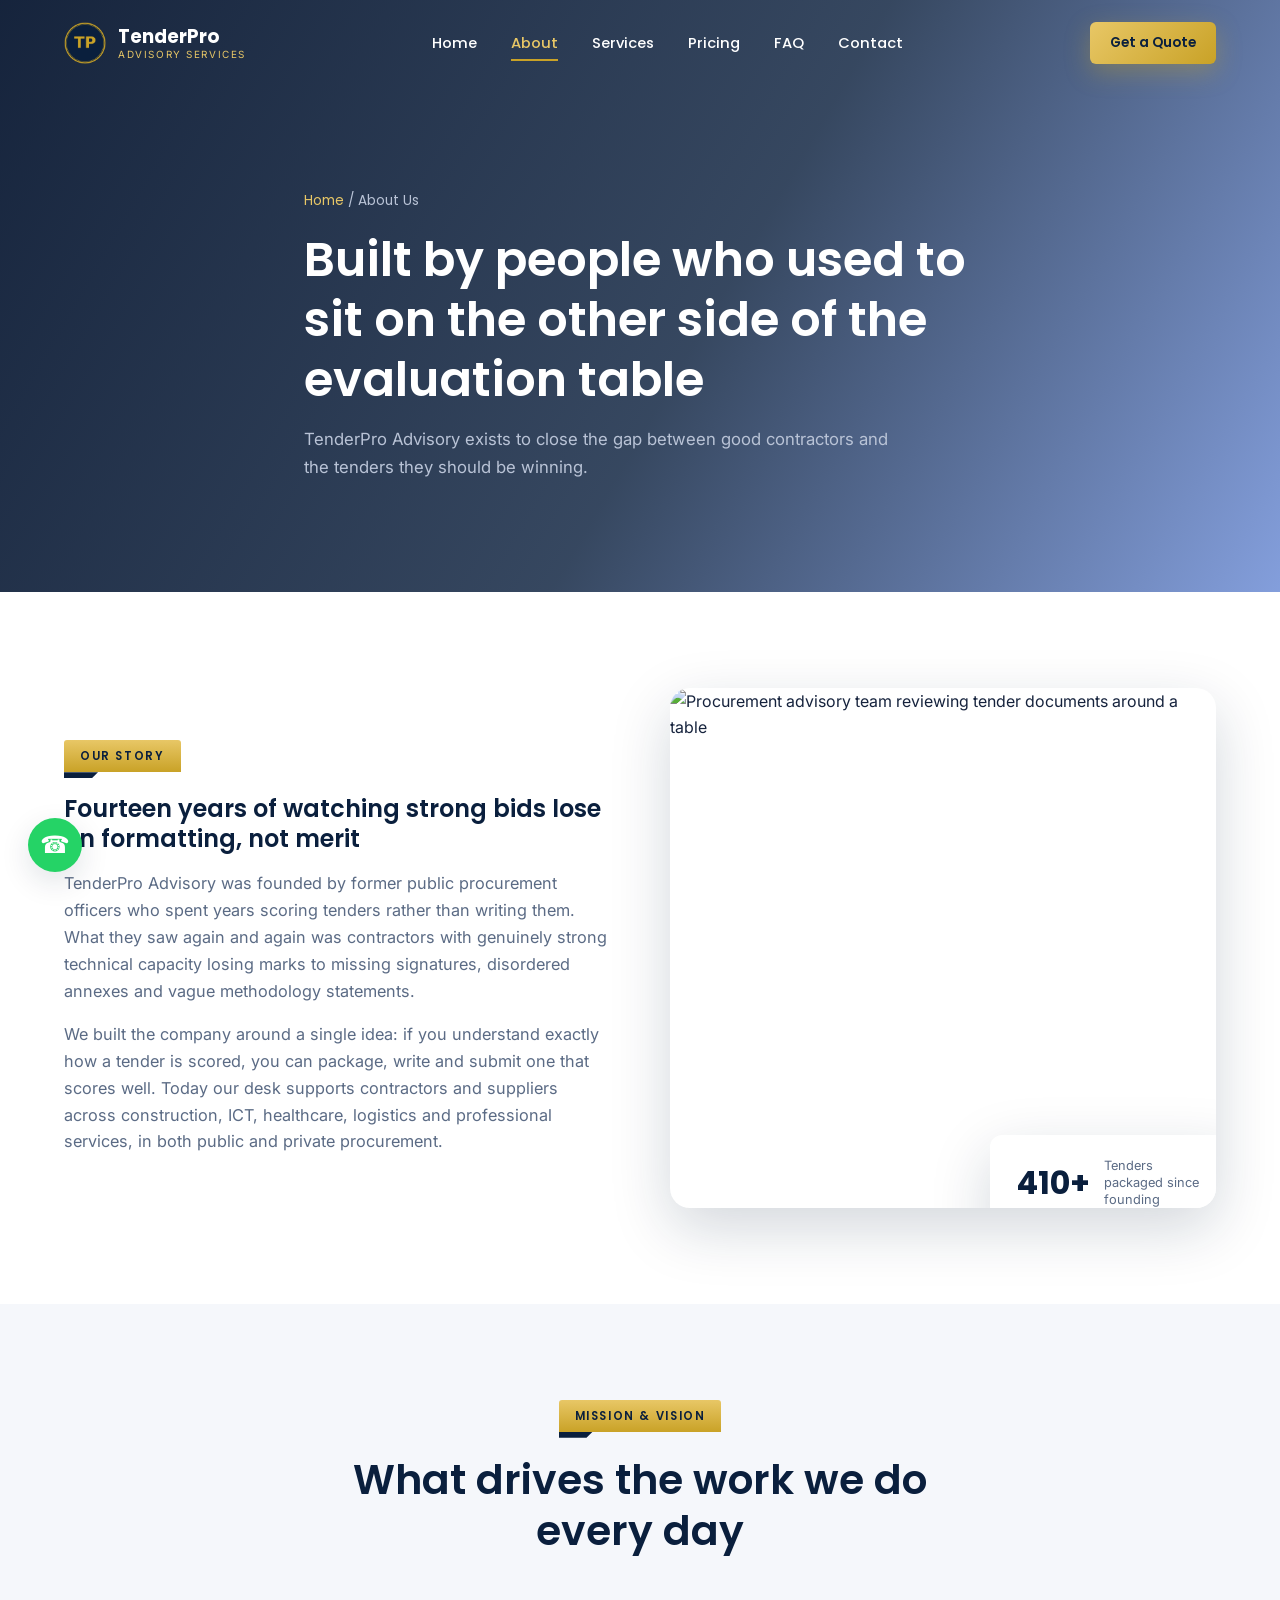
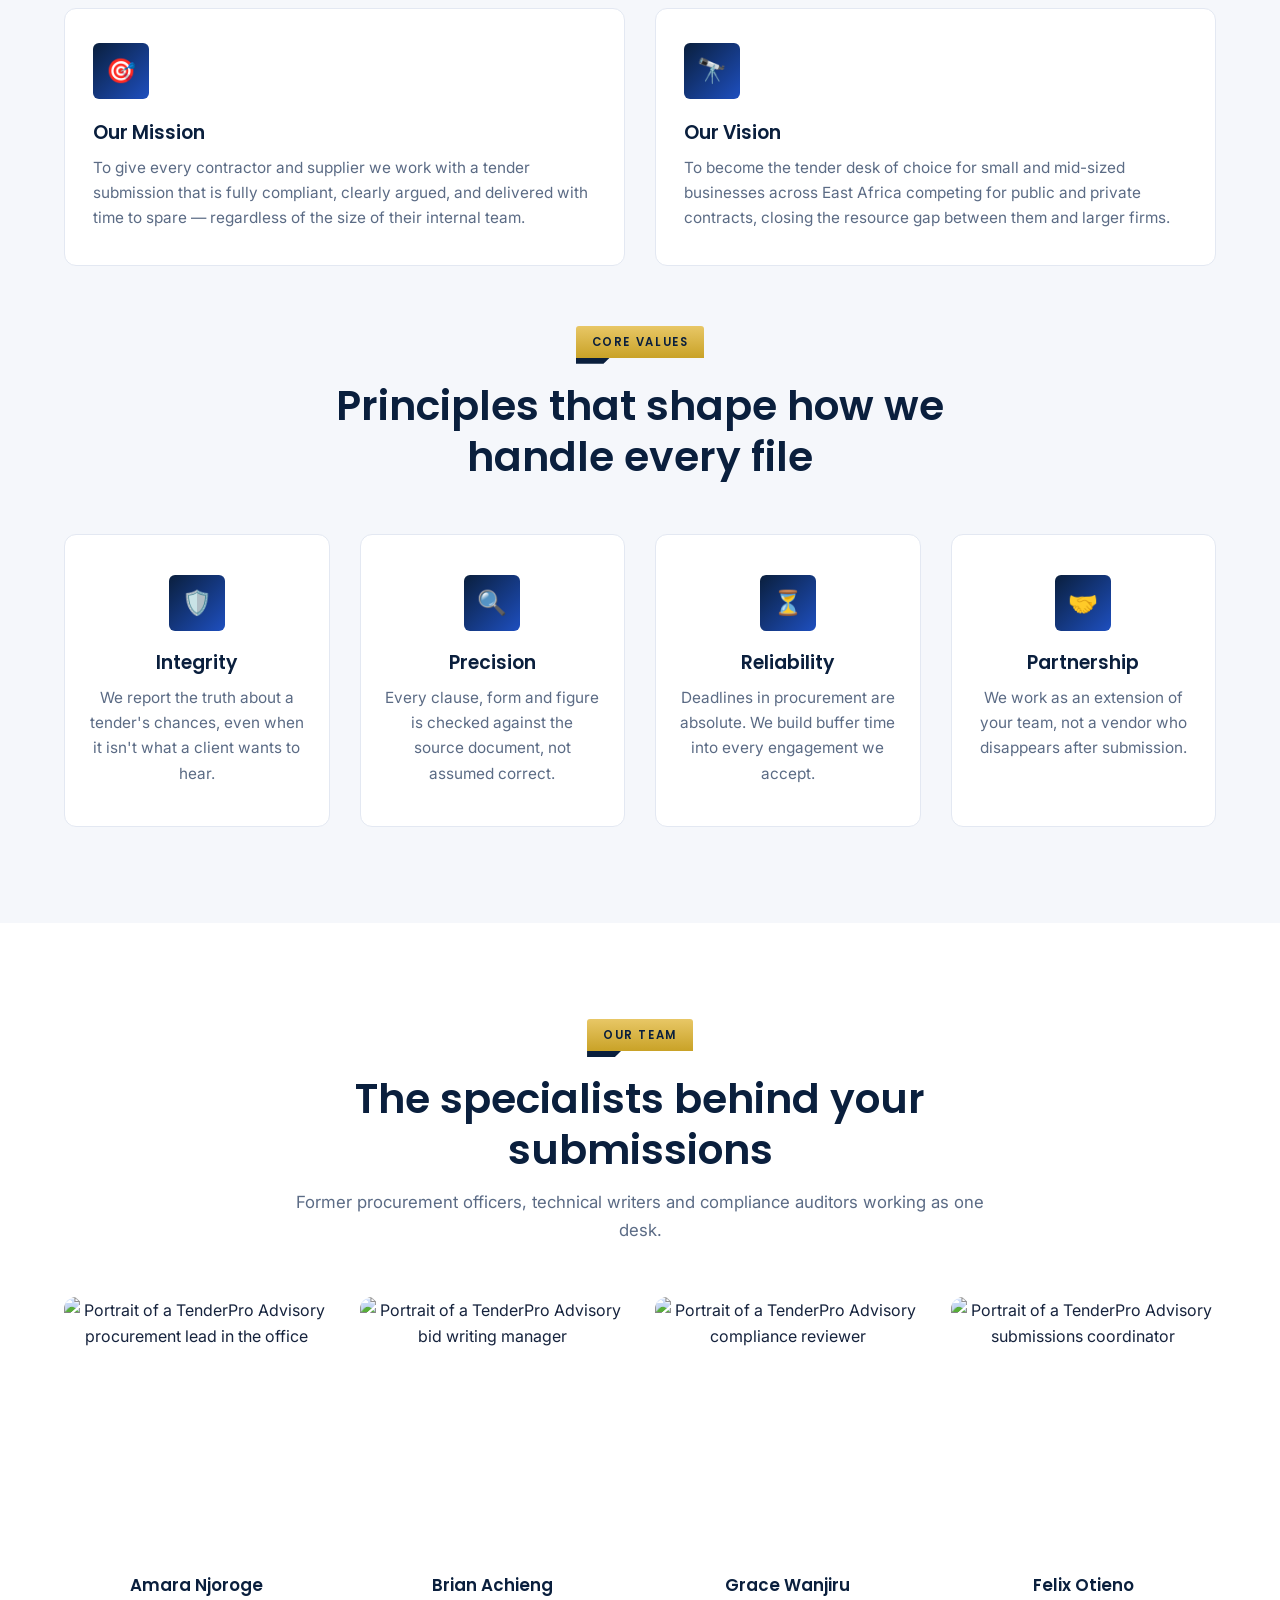
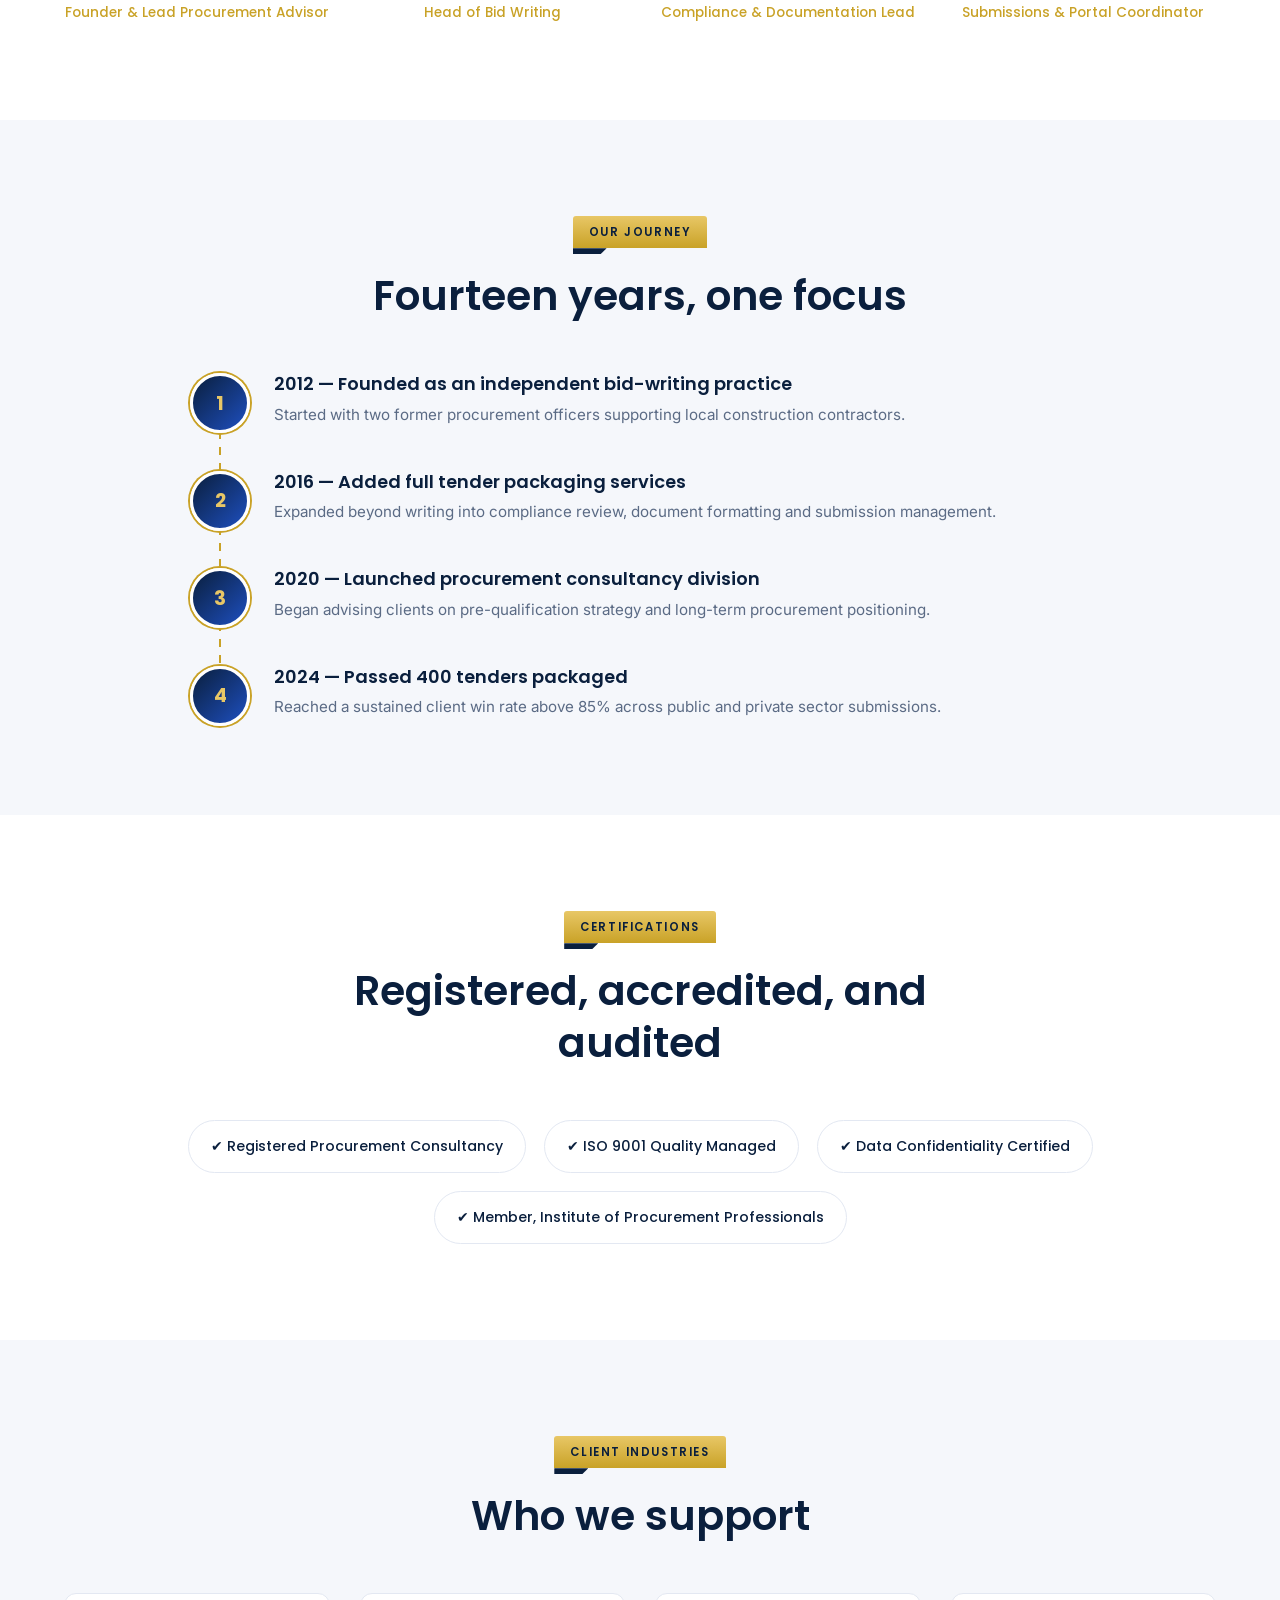
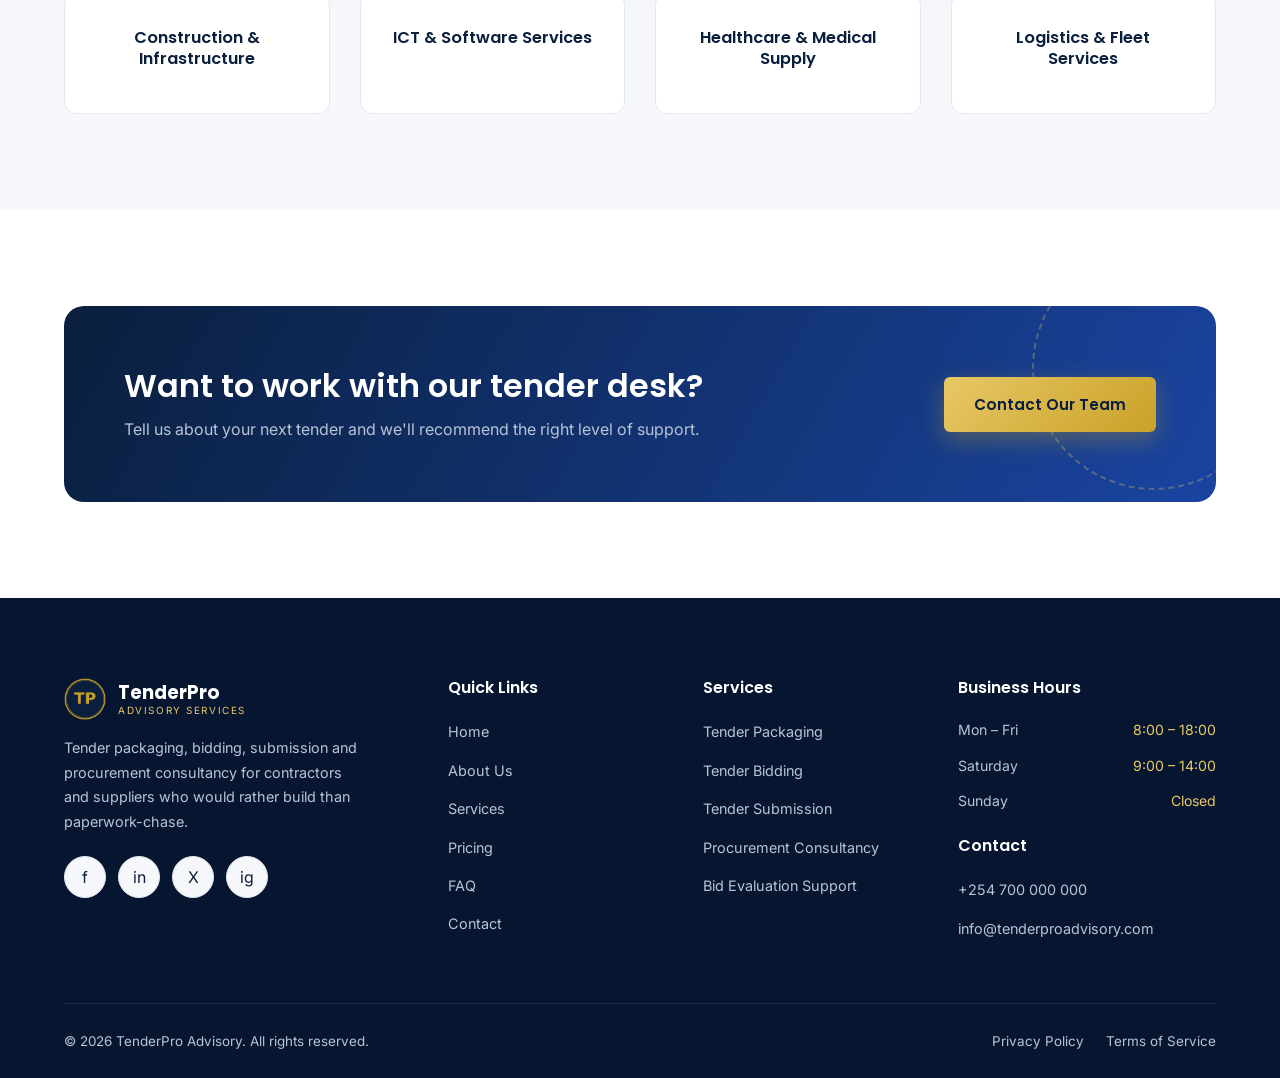
==== about.html @ d3e6bfee "Add files via upload" ====
<!DOCTYPE html>
<html lang="en">
<head>
<meta charset="UTF-8">
<meta name="viewport" content="width=device-width, initial-scale=1.0">
<title>About Us | TenderPro Advisory</title>
<meta name="description" content="Learn about TenderPro Advisory's story, mission, vision, core values and the team behind our tender packaging, bidding and procurement consultancy work.">
<meta name="keywords" content="about tenderpro advisory, tender consultancy team, procurement advisory company">
<meta name="author" content="TenderPro Advisory">
<link rel="canonical" href="https://www.tenderproadvisory.com/about.html">

<meta property="og:type" content="website">
<meta property="og:title" content="About Us | TenderPro Advisory">
<meta property="og:description" content="The story, mission and team behind TenderPro Advisory's tender packaging, bidding and procurement consultancy services.">
<meta property="og:image" content="images/team.jpg">
<meta property="og:url" content="https://www.tenderproadvisory.com/about.html">
<meta property="og:site_name" content="TenderPro Advisory">

<meta name="twitter:card" content="summary_large_image">
<meta name="twitter:title" content="About Us | TenderPro Advisory">
<meta name="twitter:description" content="The story, mission and team behind TenderPro Advisory's tender services.">
<meta name="twitter:image" content="images/team.jpg">

<link rel="icon" href="favicon.ico" type="image/x-icon">
<link rel="preconnect" href="https://fonts.googleapis.com">
<link rel="preconnect" href="https://fonts.gstatic.com" crossorigin>
<link href="https://fonts.googleapis.com/css2?family=Inter:wght@400;500;600;700&family=Poppins:wght@500;600;700&display=swap" rel="stylesheet">
<link rel="stylesheet" href="css/style.css">
</head>
<body>

<header class="site-header">
  <div class="container header-inner">
    <a href="index.html" class="brand">
      <img src="images/logo.png" alt="TenderPro Advisory logo">
      <span class="brand-text">TenderPro<span>Advisory Services</span></span>
    </a>
    <nav class="main-nav">
      <a href="index.html">Home</a>
      <a href="about.html" aria-current="page">About</a>
      <a href="services.html">Services</a>
      <a href="pricing.html">Pricing</a>
      <a href="faq.html">FAQ</a>
      <a href="contact.html">Contact</a>
    </nav>
    <div class="header-cta">
      <a href="contact.html" class="btn btn-gold btn-sm">Get a Quote</a>
      <button class="nav-toggle" aria-label="Toggle navigation menu">
        <span></span><span></span><span></span>
      </button>
    </div>
  </div>
</header>

<section class="page-hero" style="background-image:url('https://images.unsplash.com/photo-1758518729463-0bb73ed899ac?auto=format&fit=crop&w=1920&q=80');">
  <div class="container page-hero-inner">
    <div class="breadcrumb"><a href="index.html">Home</a> / About Us</div>
    <h1>Built by people who used to sit on the other side of the evaluation table</h1>
    <p>TenderPro Advisory exists to close the gap between good contractors and the tenders they should be winning.</p>
  </div>
</section>

<!-- COMPANY STORY -->
<section>
  <div class="container">
    <div class="why-grid">
      <div class="reveal">
        <span class="eyebrow">Our Story</span>
        <h2>Fourteen years of watching strong bids lose on formatting, not merit</h2>
        <p style="color:var(--gray); margin-top:16px; font-size:1.02rem;">TenderPro Advisory was founded by former public procurement officers who spent years scoring tenders rather than writing them. What they saw again and again was contractors with genuinely strong technical capacity losing marks to missing signatures, disordered annexes and vague methodology statements.</p>
        <p style="color:var(--gray); margin-top:16px; font-size:1.02rem;">We built the company around a single idea: if you understand exactly how a tender is scored, you can package, write and submit one that scores well. Today our desk supports contractors and suppliers across construction, ICT, healthcare, logistics and professional services, in both public and private procurement.</p>
      </div>
      <div class="reveal reveal-delay-2">
        <div class="why-image">
          <img src="https://images.unsplash.com/photo-1758518729685-f88df7890776?auto=format&fit=crop&w=1000&q=80" alt="Procurement advisory team reviewing tender documents around a table">
          <div class="why-badge">
            <span class="count">410+</span>
            <span class="label">Tenders packaged since founding</span>
          </div>
        </div>
      </div>
    </div>
  </div>
</section>

<!-- MISSION / VISION / VALUES -->
<section class="section-alt">
  <div class="container">
    <div class="section-head center reveal">
      <span class="eyebrow">Mission &amp; Vision</span>
      <h2>What drives the work we do every day</h2>
    </div>
    <div class="grid grid-2" style="margin-bottom:30px;">
      <div class="card reveal">
        <div class="card-icon">🎯</div>
        <h3>Our Mission</h3>
        <p>To give every contractor and supplier we work with a tender submission that is fully compliant, clearly argued, and delivered with time to spare — regardless of the size of their internal team.</p>
      </div>
      <div class="card reveal reveal-delay-1">
        <div class="card-icon">🔭</div>
        <h3>Our Vision</h3>
        <p>To become the tender desk of choice for small and mid-sized businesses across East Africa competing for public and private contracts, closing the resource gap between them and larger firms.</p>
      </div>
    </div>

    <div class="section-head center reveal" style="margin-top:60px;">
      <span class="eyebrow">Core Values</span>
      <h2>Principles that shape how we handle every file</h2>
    </div>
    <div class="grid grid-4">
      <div class="value-card card reveal">
        <div class="card-icon">🛡️</div>
        <h3>Integrity</h3>
        <p>We report the truth about a tender's chances, even when it isn't what a client wants to hear.</p>
      </div>
      <div class="value-card card reveal reveal-delay-1">
        <div class="card-icon">🔍</div>
        <h3>Precision</h3>
        <p>Every clause, form and figure is checked against the source document, not assumed correct.</p>
      </div>
      <div class="value-card card reveal reveal-delay-2">
        <div class="card-icon">⏳</div>
        <h3>Reliability</h3>
        <p>Deadlines in procurement are absolute. We build buffer time into every engagement we accept.</p>
      </div>
      <div class="value-card card reveal reveal-delay-3">
        <div class="card-icon">🤝</div>
        <h3>Partnership</h3>
        <p>We work as an extension of your team, not a vendor who disappears after submission.</p>
      </div>
    </div>
  </div>
</section>

<!-- TEAM -->
<section>
  <div class="container">
    <div class="section-head center reveal">
      <span class="eyebrow">Our Team</span>
      <h2>The specialists behind your submissions</h2>
      <p>Former procurement officers, technical writers and compliance auditors working as one desk.</p>
    </div>
    <div class="grid grid-4">
      <div class="team-card reveal">
        <div class="img-wrap"><img src="https://images.unsplash.com/photo-1758518729463-0bb73ed899ac?auto=format&fit=crop&w=500&q=80" alt="Portrait of a TenderPro Advisory procurement lead in the office"></div>
        <h4>Amara Njoroge</h4>
        <span>Founder &amp; Lead Procurement Advisor</span>
      </div>
      <div class="team-card reveal reveal-delay-1">
        <div class="img-wrap"><img src="https://images.unsplash.com/photo-1758518730037-a16581a040e8?auto=format&fit=crop&w=500&q=80" alt="Portrait of a TenderPro Advisory bid writing manager"></div>
        <h4>Brian Achieng</h4>
        <span>Head of Bid Writing</span>
      </div>
      <div class="team-card reveal reveal-delay-2">
        <div class="img-wrap"><img src="https://images.unsplash.com/photo-1758518729685-f88df7890776?auto=format&fit=crop&w=500&q=80" alt="Portrait of a TenderPro Advisory compliance reviewer"></div>
        <h4>Grace Wanjiru</h4>
        <span>Compliance &amp; Documentation Lead</span>
      </div>
      <div class="team-card reveal reveal-delay-3">
        <div class="img-wrap"><img src="https://images.unsplash.com/photo-1763729805496-b5dbf7f00c79?auto=format&fit=crop&w=500&q=80" alt="Portrait of a TenderPro Advisory submissions coordinator"></div>
        <h4>Felix Otieno</h4>
        <span>Submissions &amp; Portal Coordinator</span>
      </div>
    </div>
  </div>
</section>

<!-- EXPERIENCE TIMELINE -->
<section class="section-alt">
  <div class="container">
    <div class="section-head center reveal">
      <span class="eyebrow">Our Journey</span>
      <h2>Fourteen years, one focus</h2>
    </div>
    <div class="timeline">
      <div class="timeline-item reveal">
        <div class="timeline-num">1</div>
        <h4>2012 — Founded as an independent bid-writing practice</h4>
        <p>Started with two former procurement officers supporting local construction contractors.</p>
      </div>
      <div class="timeline-item reveal reveal-delay-1">
        <div class="timeline-num">2</div>
        <h4>2016 — Added full tender packaging services</h4>
        <p>Expanded beyond writing into compliance review, document formatting and submission management.</p>
      </div>
      <div class="timeline-item reveal reveal-delay-2">
        <div class="timeline-num">3</div>
        <h4>2020 — Launched procurement consultancy division</h4>
        <p>Began advising clients on pre-qualification strategy and long-term procurement positioning.</p>
      </div>
      <div class="timeline-item reveal reveal-delay-3">
        <div class="timeline-num">4</div>
        <h4>2024 — Passed 400 tenders packaged</h4>
        <p>Reached a sustained client win rate above 85% across public and private sector submissions.</p>
      </div>
    </div>
  </div>
</section>

<!-- CERTIFICATIONS -->
<section>
  <div class="container">
    <div class="section-head center reveal">
      <span class="eyebrow">Certifications</span>
      <h2>Registered, accredited, and audited</h2>
    </div>
    <div class="cert-strip reveal">
      <div class="cert-pill">✔ Registered Procurement Consultancy</div>
      <div class="cert-pill">✔ ISO 9001 Quality Managed</div>
      <div class="cert-pill">✔ Data Confidentiality Certified</div>
      <div class="cert-pill">✔ Member, Institute of Procurement Professionals</div>
    </div>
  </div>
</section>

<!-- CLIENT INDUSTRIES -->
<section class="section-alt">
  <div class="container">
    <div class="section-head center reveal">
      <span class="eyebrow">Client Industries</span>
      <h2>Who we support</h2>
    </div>
    <div class="grid grid-4">
      <div class="card reveal text-center"><h3 style="font-size:1.02rem;">Construction &amp; Infrastructure</h3></div>
      <div class="card reveal reveal-delay-1 text-center"><h3 style="font-size:1.02rem;">ICT &amp; Software Services</h3></div>
      <div class="card reveal reveal-delay-2 text-center"><h3 style="font-size:1.02rem;">Healthcare &amp; Medical Supply</h3></div>
      <div class="card reveal reveal-delay-3 text-center"><h3 style="font-size:1.02rem;">Logistics &amp; Fleet Services</h3></div>
    </div>
  </div>
</section>

<section>
  <div class="container">
    <div class="cta-band reveal">
      <div>
        <h2>Want to work with our tender desk?</h2>
        <p>Tell us about your next tender and we'll recommend the right level of support.</p>
      </div>
      <a href="contact.html" class="btn btn-gold">Contact Our Team</a>
    </div>
  </div>
</section>

<footer class="site-footer">
  <div class="container">
    <div class="footer-grid">
      <div class="footer-brand">
        <a href="index.html" class="brand">
          <img src="images/logo.png" alt="TenderPro Advisory logo">
          <span class="brand-text">TenderPro<span>Advisory Services</span></span>
        </a>
        <p class="desc">Tender packaging, bidding, submission and procurement consultancy for contractors and suppliers who would rather build than paperwork-chase.</p>
        <div class="social-row">
          <a href="#" aria-label="Facebook">f</a>
          <a href="#" aria-label="LinkedIn">in</a>
          <a href="#" aria-label="Twitter / X">X</a>
          <a href="#" aria-label="Instagram">ig</a>
        </div>
      </div>
      <div class="footer-col">
        <h4>Quick Links</h4>
        <ul>
          <li><a href="index.html">Home</a></li>
          <li><a href="about.html">About Us</a></li>
          <li><a href="services.html">Services</a></li>
          <li><a href="pricing.html">Pricing</a></li>
          <li><a href="faq.html">FAQ</a></li>
          <li><a href="contact.html">Contact</a></li>
        </ul>
      </div>
      <div class="footer-col">
        <h4>Services</h4>
        <ul>
          <li><a href="services.html#packaging">Tender Packaging</a></li>
          <li><a href="services.html#bidding">Tender Bidding</a></li>
          <li><a href="services.html#submission">Tender Submission</a></li>
          <li><a href="services.html#consultancy">Procurement Consultancy</a></li>
          <li><a href="services.html#evaluation">Bid Evaluation Support</a></li>
        </ul>
      </div>
      <div class="footer-col">
        <h4>Business Hours</h4>
        <ul class="footer-hours">
          <li><span>Mon – Fri</span><span>8:00 – 18:00</span></li>
          <li><span>Saturday</span><span>9:00 – 14:00</span></li>
          <li><span>Sunday</span><span>Closed</span></li>
        </ul>
        <h4 style="margin-top:24px;">Contact</h4>
        <ul>
          <li><a href="tel:+254700000000">+254 700 000 000</a></li>
          <li><a href="mailto:info@tenderproadvisory.com">info@tenderproadvisory.com</a></li>
        </ul>
      </div>
    </div>
    <div class="footer-bottom">
      <span>© <span id="current-year">2026</span> TenderPro Advisory. All rights reserved.</span>
      <div class="footer-bottom-links">
        <a href="#">Privacy Policy</a>
        <a href="#">Terms of Service</a>
      </div>
    </div>
  </div>
</footer>

<a href="https://wa.me/254700000000" class="whatsapp-float" target="_blank" rel="noopener" aria-label="Chat with us on WhatsApp">☎</a>
<button class="back-to-top" aria-label="Back to top">↑</button>

<script src="js/script.js"></script>
</body>
</html>
---- css/style.css ----
/* ==========================================================================
   TENDER SERVICES WEBSITE — MAIN STYLESHEET
   Design system: Navy / Royal Blue / White / Gold
   Fonts: Poppins (display/headings), Inter (body)
   ========================================================================== */

/* ---------- Design Tokens ---------- */
:root {
  /* Colors */
  --navy: #0a1f3d;
  --navy-deep: #071630;
  --royal: #1e4fbf;
  --royal-light: #3b6fe0;
  --gold: #c9a227;
  --gold-light: #e8c766;
  --white: #ffffff;
  --off-white: #f5f7fb;
  --ink: #16233d;
  --gray: #5b6b85;
  --gray-light: #b9c3d6;
  --border: #e3e8f2;
  --success: #1f8a55;

  /* Typography */
  --font-display: "Poppins", "Segoe UI", sans-serif;
  --font-body: "Inter", "Segoe UI", sans-serif;

  /* Layout */
  --max-width: 1200px;
  --radius-sm: 6px;
  --radius-md: 12px;
  --radius-lg: 20px;
  --shadow-sm: 0 2px 10px rgba(10, 31, 61, 0.06);
  --shadow-md: 0 10px 30px rgba(10, 31, 61, 0.12);
  --shadow-lg: 0 20px 60px rgba(10, 31, 61, 0.18);
  --transition: 0.3s cubic-bezier(0.4, 0, 0.2, 1);
}

/* ---------- Reset ---------- */
* {
  margin: 0;
  padding: 0;
  box-sizing: border-box;
}

html {
  scroll-behavior: smooth;
  scroll-padding-top: 90px;
}

body {
  font-family: var(--font-body);
  color: var(--ink);
  background: var(--white);
  line-height: 1.65;
  overflow-x: hidden;
}

img {
  max-width: 100%;
  display: block;
}

a {
  text-decoration: none;
  color: inherit;
}

ul {
  list-style: none;
}

button {
  font-family: inherit;
  cursor: pointer;
  border: none;
  background: none;
}

h1, h2, h3, h4, h5 {
  font-family: var(--font-display);
  font-weight: 600;
  color: var(--navy);
  line-height: 1.25;
}

section {
  padding: 96px 0;
}

.container {
  width: 100%;
  max-width: var(--max-width);
  margin: 0 auto;
  padding: 0 24px;
}

@media (prefers-reduced-motion: reduce) {
  *, *::before, *::after {
    animation-duration: 0.001ms !important;
    animation-iteration-count: 1 !important;
    transition-duration: 0.001ms !important;
    scroll-behavior: auto !important;
  }
}

:focus-visible {
  outline: 3px solid var(--gold);
  outline-offset: 3px;
}

/* ---------- Eyebrow / Tab Label (signature device) ----------
   Evokes a tender-document file tab: a small squared-off gold
   tab sitting above the section heading. Used consistently to
   mark "this section is a formal part of our service dossier."
------------------------------------------------------------- */
.eyebrow {
  display: inline-flex;
  align-items: center;
  gap: 8px;
  font-family: var(--font-display);
  font-size: 0.72rem;
  font-weight: 600;
  letter-spacing: 0.14em;
  text-transform: uppercase;
  color: var(--navy);
  background: linear-gradient(180deg, var(--gold-light), var(--gold));
  padding: 7px 16px 6px;
  border-radius: 3px 3px 0 0;
  position: relative;
  margin-bottom: 22px;
}

.eyebrow::after {
  content: "";
  position: absolute;
  left: 0;
  bottom: -6px;
  width: 34px;
  height: 6px;
  background: var(--navy);
  clip-path: polygon(0 0, 100% 0, 82% 100%, 0% 100%);
}

.eyebrow.light {
  background: linear-gradient(180deg, var(--gold-light), var(--gold));
  color: var(--navy);
}

.section-head {
  max-width: 640px;
  margin-bottom: 52px;
}

.section-head.center {
  max-width: 700px;
  margin-left: auto;
  margin-right: auto;
  text-align: center;
}

.section-head h2 {
  font-size: clamp(1.9rem, 3.2vw, 2.6rem);
  margin-bottom: 14px;
}

.section-head p {
  color: var(--gray);
  font-size: 1.05rem;
}

.section-alt {
  background: var(--off-white);
}

.section-navy {
  background: linear-gradient(160deg, var(--navy) 0%, var(--navy-deep) 100%);
  color: var(--white);
}

.section-navy h2,
.section-navy h3 {
  color: var(--white);
}

.section-navy .section-head p {
  color: var(--gray-light);
}

/* ---------- Buttons ---------- */
.btn {
  display: inline-flex;
  align-items: center;
  justify-content: center;
  gap: 8px;
  font-family: var(--font-display);
  font-weight: 600;
  font-size: 0.95rem;
  padding: 15px 30px;
  border-radius: var(--radius-sm);
  transition: transform var(--transition), box-shadow var(--transition), background var(--transition);
  white-space: nowrap;
}

.btn-gold {
  background: linear-gradient(135deg, var(--gold-light), var(--gold));
  color: var(--navy);
  box-shadow: 0 8px 24px rgba(201, 162, 39, 0.35);
}

.btn-gold:hover {
  transform: translateY(-3px);
  box-shadow: 0 14px 30px rgba(201, 162, 39, 0.45);
}

.btn-outline {
  background: transparent;
  border: 2px solid var(--white);
  color: var(--white);
}

.btn-outline:hover {
  background: var(--white);
  color: var(--navy);
  transform: translateY(-3px);
}

.btn-navy {
  background: var(--navy);
  color: var(--white);
}

.btn-navy:hover {
  background: var(--royal);
  transform: translateY(-3px);
}

.btn-block {
  width: 100%;
}

.btn-sm {
  padding: 10px 20px;
  font-size: 0.85rem;
}

/* ---------- Header / Navigation ---------- */
.site-header {
  position: fixed;
  top: 0;
  left: 0;
  right: 0;
  z-index: 1000;
  background: rgba(10, 31, 61, 0.0);
  transition: background var(--transition), box-shadow var(--transition), padding var(--transition);
  padding: 22px 0;
}

.site-header.scrolled {
  background: rgba(10, 31, 61, 0.96);
  backdrop-filter: blur(10px);
  box-shadow: 0 4px 24px rgba(0, 0, 0, 0.18);
  padding: 12px 0;
}

.header-inner {
  display: flex;
  align-items: center;
  justify-content: space-between;
  gap: 20px;
}

.brand {
  display: flex;
  align-items: center;
  gap: 12px;
}

.brand img {
  width: 42px;
  height: 42px;
}

.brand-text {
  font-family: var(--font-display);
  font-weight: 700;
  font-size: 1.15rem;
  color: var(--white);
  line-height: 1.1;
}

.brand-text span {
  display: block;
  font-family: var(--font-body);
  font-weight: 400;
  font-size: 0.62rem;
  letter-spacing: 0.16em;
  color: var(--gold-light);
  text-transform: uppercase;
  margin-top: 2px;
}

.main-nav {
  display: flex;
  align-items: center;
  gap: 34px;
}

.main-nav a {
  font-family: var(--font-display);
  font-size: 0.92rem;
  font-weight: 500;
  color: var(--white);
  position: relative;
  padding: 6px 0;
  transition: color var(--transition);
}

.main-nav a::after {
  content: "";
  position: absolute;
  left: 0;
  bottom: 0;
  height: 2px;
  width: 0;
  background: var(--gold);
  transition: width var(--transition);
}

.main-nav a:hover,
.main-nav a[aria-current="page"] {
  color: var(--gold-light);
}

.main-nav a:hover::after,
.main-nav a[aria-current="page"]::after {
  width: 100%;
}

.header-cta {
  display: flex;
  align-items: center;
  gap: 18px;
}

.nav-toggle {
  display: none;
  flex-direction: column;
  gap: 5px;
  width: 30px;
  z-index: 1100;
}

.nav-toggle span {
  height: 2px;
  background: var(--white);
  border-radius: 2px;
  transition: transform var(--transition), opacity var(--transition), background var(--transition);
}

.nav-toggle.active span:nth-child(1) {
  transform: translateY(7px) rotate(45deg);
}

.nav-toggle.active span:nth-child(2) {
  opacity: 0;
}

.nav-toggle.active span:nth-child(3) {
  transform: translateY(-7px) rotate(-45deg);
}

@media (max-width: 960px) {
  .main-nav {
    position: fixed;
    top: 0;
    right: 0;
    height: 100vh;
    width: min(320px, 84vw);
    background: var(--navy-deep);
    flex-direction: column;
    justify-content: center;
    align-items: flex-start;
    padding: 40px;
    gap: 26px;
    transform: translateX(100%);
    transition: transform 0.4s cubic-bezier(0.4, 0, 0.2, 1);
    box-shadow: -10px 0 40px rgba(0, 0, 0, 0.3);
  }

  .main-nav.open {
    transform: translateX(0);
  }

  .header-cta .btn-gold {
    display: none;
  }

  .nav-toggle {
    display: flex;
  }
}

/* ---------- Hero ---------- */
.hero {
  position: relative;
  min-height: 92vh;
  display: flex;
  align-items: center;
  color: var(--white);
  overflow: hidden;
  padding-top: 110px;
}

.hero-bg {
  position: absolute;
  inset: 0;
  background-size: cover;
  background-position: center;
  z-index: 0;
}

.hero-bg::after {
  content: "";
  position: absolute;
  inset: 0;
  background: linear-gradient(115deg, rgba(7, 22, 48, 0.96) 30%, rgba(10, 31, 61, 0.82) 60%, rgba(30, 79, 191, 0.55) 100%);
}

.hero-inner {
  position: relative;
  z-index: 1;
  max-width: 680px;
}

.hero-badge {
  display: inline-flex;
  align-items: center;
  gap: 10px;
  border: 1px solid rgba(232, 199, 102, 0.5);
  background: rgba(201, 162, 39, 0.12);
  padding: 8px 16px;
  border-radius: 30px;
  font-size: 0.78rem;
  letter-spacing: 0.08em;
  text-transform: uppercase;
  color: var(--gold-light);
  margin-bottom: 26px;
  font-family: var(--font-display);
  font-weight: 500;
}

.hero h1 {
  color: var(--white);
  font-size: clamp(2.3rem, 5vw, 3.6rem);
  margin-bottom: 20px;
}

.hero h1 em {
  font-style: normal;
  color: var(--gold-light);
}

.hero p {
  font-size: 1.12rem;
  color: var(--gray-light);
  max-width: 560px;
  margin-bottom: 36px;
}

.hero-actions {
  display: flex;
  gap: 16px;
  flex-wrap: wrap;
  margin-bottom: 54px;
}

.hero-trust {
  display: flex;
  gap: 34px;
  flex-wrap: wrap;
}

.hero-trust div {
  border-left: 2px solid var(--gold);
  padding-left: 14px;
}

.hero-trust strong {
  display: block;
  font-family: var(--font-display);
  font-size: 1.5rem;
  color: var(--white);
}

.hero-trust span {
  font-size: 0.8rem;
  color: var(--gray-light);
}

/* Signature stamp badge — evokes an official tender submission seal */
.stamp {
  position: absolute;
  right: 8%;
  top: 30%;
  width: 158px;
  height: 158px;
  border-radius: 50%;
  border: 2px dashed rgba(232, 199, 102, 0.55);
  display: flex;
  align-items: center;
  justify-content: center;
  z-index: 1;
  animation: spin 26s linear infinite;
}

.stamp::before {
  content: "";
  position: absolute;
  inset: 14px;
  border-radius: 50%;
  border: 1px solid rgba(232, 199, 102, 0.35);
}

.stamp-inner {
  width: 108px;
  height: 108px;
  border-radius: 50%;
  background: rgba(10, 31, 61, 0.55);
  border: 1px solid rgba(232, 199, 102, 0.6);
  display: flex;
  align-items: center;
  justify-content: center;
  text-align: center;
  font-family: var(--font-display);
  font-weight: 700;
  font-size: 0.68rem;
  letter-spacing: 0.06em;
  color: var(--gold-light);
  animation: spin-reverse 26s linear infinite;
  text-transform: uppercase;
  line-height: 1.5;
}

@keyframes spin {
  from { transform: rotate(0deg); }
  to { transform: rotate(360deg); }
}

@keyframes spin-reverse {
  from { transform: rotate(0deg); }
  to { transform: rotate(-360deg); }
}

@media (max-width: 960px) {
  .stamp { display: none; }
}

.hero-divider {
  height: 90px;
  background: var(--white);
  clip-path: polygon(0 100%, 100% 0, 100% 100%);
  margin-top: -2px;
  position: relative;
  z-index: 2;
}

/* ---------- Page (interior) Hero ---------- */
.page-hero {
  position: relative;
  padding: 190px 0 110px;
  color: var(--white);
  background-size: cover;
  background-position: center;
  overflow: hidden;
}

.page-hero::before {
  content: "";
  position: absolute;
  inset: 0;
  background: linear-gradient(120deg, rgba(7, 22, 48, 0.94), rgba(10, 31, 61, 0.82) 55%, rgba(30, 79, 191, 0.55));
}

.page-hero-inner {
  position: relative;
  z-index: 1;
  max-width: 720px;
}

.breadcrumb {
  font-size: 0.85rem;
  color: var(--gray-light);
  margin-bottom: 18px;
  font-family: var(--font-display);
}

.breadcrumb a { color: var(--gold-light); }

.page-hero h1 {
  color: var(--white);
  font-size: clamp(2rem, 4vw, 3rem);
  margin-bottom: 16px;
}

.page-hero p {
  color: var(--gray-light);
  font-size: 1.05rem;
  max-width: 600px;
}

/* ---------- Stats Strip ---------- */
.stats-strip {
  background: var(--navy);
  padding: 56px 0;
}

.stats-grid {
  display: grid;
  grid-template-columns: repeat(4, 1fr);
  gap: 20px;
  text-align: center;
}

.stat-item .count {
  font-family: var(--font-display);
  font-weight: 700;
  font-size: clamp(2.1rem, 4vw, 2.9rem);
  color: var(--gold-light);
  display: flex;
  align-items: baseline;
  justify-content: center;
  gap: 3px;
}

.stat-item .label {
  color: var(--gray-light);
  font-size: 0.88rem;
  margin-top: 6px;
  letter-spacing: 0.02em;
}

@media (max-width: 760px) {
  .stats-grid { grid-template-columns: repeat(2, 1fr); gap: 34px 20px; }
}

/* ---------- Cards / Grids ---------- */
.grid {
  display: grid;
  gap: 30px;
}

.grid-3 { grid-template-columns: repeat(3, 1fr); }
.grid-4 { grid-template-columns: repeat(4, 1fr); }
.grid-2 { grid-template-columns: repeat(2, 1fr); }

@media (max-width: 960px) {
  .grid-4 { grid-template-columns: repeat(2, 1fr); }
  .grid-3 { grid-template-columns: repeat(2, 1fr); }
}

@media (max-width: 640px) {
  .grid-4, .grid-3, .grid-2 { grid-template-columns: 1fr; }
}

.card {
  background: var(--white);
  border: 1px solid var(--border);
  border-radius: var(--radius-md);
  padding: 34px 28px;
  transition: transform var(--transition), box-shadow var(--transition), border-color var(--transition);
  position: relative;
}

.card:hover {
  transform: translateY(-8px);
  box-shadow: var(--shadow-md);
  border-color: transparent;
}

.card-icon {
  width: 56px;
  height: 56px;
  border-radius: var(--radius-sm);
  background: linear-gradient(135deg, var(--navy), var(--royal));
  display: flex;
  align-items: center;
  justify-content: center;
  color: var(--gold-light);
  margin-bottom: 22px;
  font-size: 1.5rem;
}

.card h3 {
  font-size: 1.18rem;
  margin-bottom: 10px;
}

.card p {
  color: var(--gray);
  font-size: 0.96rem;
}

.card .card-link {
  display: inline-flex;
  align-items: center;
  gap: 6px;
  margin-top: 18px;
  font-family: var(--font-display);
  font-weight: 600;
  font-size: 0.88rem;
  color: var(--royal);
  transition: gap var(--transition);
}

.card .card-link:hover { gap: 10px; color: var(--gold); }

/* Service card with image */
.service-card {
  background: var(--white);
  border-radius: var(--radius-md);
  overflow: hidden;
  box-shadow: var(--shadow-sm);
  transition: transform var(--transition), box-shadow var(--transition);
  display: flex;
  flex-direction: column;
}

.service-card:hover {
  transform: translateY(-8px);
  box-shadow: var(--shadow-lg);
}

.service-card .img-wrap {
  height: 210px;
  overflow: hidden;
  position: relative;
}

.service-card .img-wrap img {
  width: 100%;
  height: 100%;
  object-fit: cover;
  transition: transform 0.5s ease;
}

.service-card:hover .img-wrap img {
  transform: scale(1.08);
}

.service-card .tag {
  position: absolute;
  top: 16px;
  left: 16px;
  background: var(--gold);
  color: var(--navy);
  font-family: var(--font-display);
  font-weight: 700;
  font-size: 0.7rem;
  letter-spacing: 0.06em;
  text-transform: uppercase;
  padding: 6px 12px;
  border-radius: 4px;
}

.service-card .content {
  padding: 28px;
  flex: 1;
  display: flex;
  flex-direction: column;
}

.service-card .icon-row {
  display: flex;
  align-items: center;
  gap: 12px;
  margin-bottom: 14px;
}

.service-card .icon-row .card-icon {
  margin-bottom: 0;
  width: 44px;
  height: 44px;
  font-size: 1.2rem;
}

.service-card h3 {
  font-size: 1.24rem;
  margin-bottom: 4px;
}

.service-card p {
  color: var(--gray);
  margin-bottom: 16px;
  font-size: 0.95rem;
}

.benefit-list {
  margin-bottom: 20px;
}

.benefit-list li {
  display: flex;
  align-items: flex-start;
  gap: 10px;
  font-size: 0.9rem;
  color: var(--ink);
  margin-bottom: 9px;
}

.benefit-list li::before {
  content: "";
  flex: none;
  width: 16px;
  height: 16px;
  margin-top: 3px;
  border-radius: 50%;
  background: linear-gradient(135deg, var(--gold-light), var(--gold));
  -webkit-mask: url("data:image/svg+xml,%3Csvg xmlns='http://www.w3.org/2000/svg' viewBox='0 0 24 24'%3E%3Cpath fill='black' d='M9 16.2l-3.5-3.5-1.4 1.4L9 19 20 8l-1.4-1.4z'/%3E%3C/svg%3E") center/70% no-repeat;
  mask: url("data:image/svg+xml,%3Csvg xmlns='http://www.w3.org/2000/svg' viewBox='0 0 24 24'%3E%3Cpath fill='black' d='M9 16.2l-3.5-3.5-1.4 1.4L9 19 20 8l-1.4-1.4z'/%3E%3C/svg%3E") center/70% no-repeat;
}

/* ---------- Service Detail Panels ---------- */
.service-card[style*="grid-template-columns"] .img-wrap {
  min-height: 320px;
}

@media (max-width: 860px) {
  .service-card[id] {
    grid-template-columns: 1fr !important;
  }
  .service-card[id] .content,
  .service-card[id] .img-wrap {
    order: initial !important;
  }
}

/* ---------- Why Choose Us ---------- */
.why-grid {
  display: grid;
  grid-template-columns: 1fr 1fr;
  gap: 60px;
  align-items: center;
}

.why-image {
  position: relative;
  border-radius: var(--radius-lg);
  overflow: hidden;
  box-shadow: var(--shadow-lg);
}

.why-image img {
  width: 100%;
  height: 520px;
  object-fit: cover;
}

.why-badge {
  position: absolute;
  bottom: -24px;
  right: -24px;
  background: var(--white);
  border-radius: var(--radius-md);
  box-shadow: var(--shadow-lg);
  padding: 22px 26px;
  display: flex;
  align-items: center;
  gap: 14px;
}

.why-badge .count {
  font-family: var(--font-display);
  font-weight: 700;
  font-size: 2rem;
  color: var(--navy);
}

.why-badge .label {
  font-size: 0.8rem;
  color: var(--gray);
  max-width: 110px;
  line-height: 1.3;
}

.why-list {
  display: grid;
  gap: 20px;
  margin-top: 30px;
}

.why-list li {
  display: flex;
  gap: 16px;
  align-items: flex-start;
}

.why-num {
  flex: none;
  width: 40px;
  height: 40px;
  border-radius: 8px;
  background: var(--off-white);
  border: 1px solid var(--border);
  color: var(--royal);
  font-family: var(--font-display);
  font-weight: 700;
  display: flex;
  align-items: center;
  justify-content: center;
  font-size: 0.9rem;
}

.why-list h4 {
  font-size: 1.02rem;
  margin-bottom: 4px;
}

.why-list p {
  color: var(--gray);
  font-size: 0.92rem;
}

@media (max-width: 900px) {
  .why-grid { grid-template-columns: 1fr; }
  .why-image img { height: 360px; }
}

/* ---------- Tender Process Timeline ---------- */
.timeline {
  position: relative;
  max-width: 900px;
  margin: 0 auto;
}

.timeline::before {
  content: "";
  position: absolute;
  left: 29px;
  top: 10px;
  bottom: 10px;
  width: 2px;
  background: repeating-linear-gradient(to bottom, var(--gold) 0 8px, transparent 8px 16px);
}

.timeline-item {
  position: relative;
  padding-left: 84px;
  margin-bottom: 44px;
}

.timeline-item:last-child { margin-bottom: 0; }

.timeline-num {
  position: absolute;
  left: 0;
  top: 0;
  width: 60px;
  height: 60px;
  border-radius: 50%;
  background: linear-gradient(135deg, var(--navy), var(--royal));
  color: var(--gold-light);
  font-family: var(--font-display);
  font-weight: 700;
  font-size: 1.2rem;
  display: flex;
  align-items: center;
  justify-content: center;
  border: 3px solid var(--white);
  box-shadow: 0 0 0 2px var(--gold);
}

.timeline-item h4 {
  font-size: 1.12rem;
  margin-bottom: 6px;
}

.timeline-item p {
  color: var(--gray);
  font-size: 0.95rem;
}

/* ---------- Testimonials ---------- */
.testimonial-card {
  background: var(--white);
  border-radius: var(--radius-md);
  padding: 32px 28px;
  box-shadow: var(--shadow-sm);
  border-top: 3px solid var(--gold);
}

.stars {
  color: var(--gold);
  font-size: 0.95rem;
  margin-bottom: 16px;
  letter-spacing: 2px;
}

.testimonial-card p.quote {
  color: var(--ink);
  font-size: 0.98rem;
  margin-bottom: 22px;
  font-style: italic;
}

.testi-author {
  display: flex;
  align-items: center;
  gap: 14px;
}

.testi-avatar {
  width: 46px;
  height: 46px;
  border-radius: 50%;
  background: linear-gradient(135deg, var(--navy), var(--royal));
  color: var(--gold-light);
  font-family: var(--font-display);
  font-weight: 700;
  display: flex;
  align-items: center;
  justify-content: center;
  flex: none;
}

.testi-author strong {
  display: block;
  font-size: 0.92rem;
  color: var(--navy);
}

.testi-author span {
  font-size: 0.8rem;
  color: var(--gray);
}

/* ---------- Pricing ---------- */
.pricing-grid {
  display: grid;
  grid-template-columns: repeat(4, 1fr);
  gap: 26px;
  align-items: stretch;
}

@media (max-width: 1024px) {
  .pricing-grid { grid-template-columns: repeat(2, 1fr); }
}

@media (max-width: 640px) {
  .pricing-grid { grid-template-columns: 1fr; }
}

.price-card {
  background: var(--white);
  border: 1px solid var(--border);
  border-radius: var(--radius-md);
  padding: 36px 28px;
  display: flex;
  flex-direction: column;
  transition: transform var(--transition), box-shadow var(--transition);
  position: relative;
}

.price-card:hover {
  transform: translateY(-6px);
  box-shadow: var(--shadow-md);
}

.price-card.featured {
  background: linear-gradient(165deg, var(--navy), var(--navy-deep));
  color: var(--white);
  border: none;
  transform: scale(1.04);
  box-shadow: var(--shadow-lg);
}

.price-card.featured .price-desc,
.price-card.featured .price-feat li { color: var(--gray-light); }

.price-card.featured h3,
.price-card.featured .price-amount { color: var(--white); }

.price-badge {
  position: absolute;
  top: -14px;
  right: 28px;
  background: linear-gradient(135deg, var(--gold-light), var(--gold));
  color: var(--navy);
  font-family: var(--font-display);
  font-weight: 700;
  font-size: 0.7rem;
  letter-spacing: 0.05em;
  text-transform: uppercase;
  padding: 7px 14px;
  border-radius: 20px;
}

.price-tier {
  font-family: var(--font-display);
  font-size: 0.78rem;
  letter-spacing: 0.1em;
  text-transform: uppercase;
  color: var(--gold);
  font-weight: 600;
  margin-bottom: 10px;
}

.price-card h3 {
  font-size: 1.4rem;
  margin-bottom: 10px;
}

.price-desc {
  color: var(--gray);
  font-size: 0.9rem;
  margin-bottom: 20px;
}

.price-amount {
  font-family: var(--font-display);
  font-weight: 700;
  font-size: 1.9rem;
  color: var(--navy);
  margin-bottom: 24px;
}

.price-amount span {
  font-size: 0.85rem;
  font-weight: 400;
  color: var(--gray);
}

.price-feat {
  margin-bottom: 30px;
  flex: 1;
}

.price-feat li {
  display: flex;
  align-items: flex-start;
  gap: 10px;
  font-size: 0.92rem;
  margin-bottom: 12px;
  color: var(--ink);
}

.price-feat li::before {
  content: "";
  flex: none;
  width: 16px;
  height: 16px;
  margin-top: 3px;
  border-radius: 50%;
  background: var(--gold);
  -webkit-mask: url("data:image/svg+xml,%3Csvg xmlns='http://www.w3.org/2000/svg' viewBox='0 0 24 24'%3E%3Cpath fill='black' d='M9 16.2l-3.5-3.5-1.4 1.4L9 19 20 8l-1.4-1.4z'/%3E%3C/svg%3E") center/70% no-repeat;
  mask: url("data:image/svg+xml,%3Csvg xmlns='http://www.w3.org/2000/svg' viewBox='0 0 24 24'%3E%3Cpath fill='black' d='M9 16.2l-3.5-3.5-1.4 1.4L9 19 20 8l-1.4-1.4z'/%3E%3C/svg%3E") center/70% no-repeat;
}

/* ---------- FAQ Accordion ---------- */
.faq-list {
  max-width: 820px;
  margin: 0 auto;
}

.faq-item {
  border: 1px solid var(--border);
  border-radius: var(--radius-sm);
  margin-bottom: 14px;
  overflow: hidden;
  background: var(--white);
}

.faq-question {
  width: 100%;
  display: flex;
  align-items: center;
  justify-content: space-between;
  gap: 16px;
  padding: 20px 24px;
  text-align: left;
  font-family: var(--font-display);
  font-weight: 600;
  font-size: 1rem;
  color: var(--navy);
}

.faq-question .plus {
  flex: none;
  width: 28px;
  height: 28px;
  border-radius: 50%;
  background: var(--off-white);
  color: var(--royal);
  display: flex;
  align-items: center;
  justify-content: center;
  font-size: 1.1rem;
  transition: transform var(--transition), background var(--transition);
}

.faq-item.active .faq-question .plus {
  transform: rotate(45deg);
  background: var(--gold);
  color: var(--navy);
}

.faq-answer {
  max-height: 0;
  overflow: hidden;
  transition: max-height 0.35s ease;
}

.faq-answer p {
  padding: 0 24px 22px;
  color: var(--gray);
  font-size: 0.94rem;
}

/* ---------- Contact ---------- */
.contact-grid {
  display: grid;
  grid-template-columns: 1fr 1fr;
  gap: 50px;
}

@media (max-width: 900px) {
  .contact-grid { grid-template-columns: 1fr; }
}

.contact-info-list {
  display: grid;
  gap: 22px;
  margin: 30px 0 34px;
}

.contact-info-item {
  display: flex;
  gap: 16px;
  align-items: flex-start;
}

.contact-info-item .card-icon {
  margin-bottom: 0;
  width: 48px;
  height: 48px;
  font-size: 1.2rem;
  flex: none;
}

.contact-info-item strong {
  display: block;
  font-size: 0.98rem;
  color: var(--navy);
  margin-bottom: 3px;
}

.contact-info-item span,
.contact-info-item a {
  color: var(--gray);
  font-size: 0.92rem;
}

.social-row {
  display: flex;
  gap: 12px;
}

.social-row a {
  width: 42px;
  height: 42px;
  border-radius: 50%;
  background: var(--off-white);
  border: 1px solid var(--border);
  display: flex;
  align-items: center;
  justify-content: center;
  color: var(--navy);
  transition: background var(--transition), color var(--transition), transform var(--transition);
}

.social-row a:hover {
  background: var(--gold);
  color: var(--navy);
  transform: translateY(-3px);
}

.form-card {
  background: var(--white);
  border-radius: var(--radius-lg);
  box-shadow: var(--shadow-lg);
  padding: 40px;
  border-top: 4px solid var(--gold);
}

.form-row {
  display: grid;
  grid-template-columns: 1fr 1fr;
  gap: 18px;
}

@media (max-width: 560px) {
  .form-row { grid-template-columns: 1fr; }
}

.field {
  margin-bottom: 20px;
}

.field label {
  display: block;
  font-family: var(--font-display);
  font-size: 0.86rem;
  font-weight: 500;
  color: var(--navy);
  margin-bottom: 8px;
}

.field input,
.field select,
.field textarea {
  width: 100%;
  padding: 13px 16px;
  border: 1px solid var(--border);
  border-radius: var(--radius-sm);
  font-family: var(--font-body);
  font-size: 0.95rem;
  color: var(--ink);
  background: var(--off-white);
  transition: border-color var(--transition), background var(--transition);
}

.field input:focus,
.field select:focus,
.field textarea:focus {
  outline: none;
  border-color: var(--royal);
  background: var(--white);
}

.field textarea { resize: vertical; min-height: 120px; }

.field .error-msg {
  display: none;
  color: #c0392b;
  font-size: 0.8rem;
  margin-top: 6px;
}

.field.invalid input,
.field.invalid textarea {
  border-color: #c0392b;
}

.field.invalid .error-msg { display: block; }

.form-success {
  display: none;
  background: #e9f7ef;
  border: 1px solid var(--success);
  color: var(--success);
  padding: 16px 20px;
  border-radius: var(--radius-sm);
  font-size: 0.92rem;
  margin-bottom: 20px;
}

.form-success.show { display: block; }

.map-embed {
  border-radius: var(--radius-md);
  overflow: hidden;
  box-shadow: var(--shadow-sm);
  margin-top: 30px;
}

.map-embed iframe {
  width: 100%;
  height: 320px;
  border: 0;
  display: block;
}

/* ---------- CTA Band ---------- */
.cta-band {
  background: linear-gradient(120deg, var(--navy), var(--royal) 130%);
  color: var(--white);
  border-radius: var(--radius-lg);
  padding: 60px;
  display: flex;
  align-items: center;
  justify-content: space-between;
  gap: 30px;
  flex-wrap: wrap;
  position: relative;
  overflow: hidden;
}

.cta-band::before {
  content: "";
  position: absolute;
  right: -60px;
  top: -60px;
  width: 240px;
  height: 240px;
  border-radius: 50%;
  border: 2px dashed rgba(232, 199, 102, 0.3);
}

.cta-band h2 {
  color: var(--white);
  font-size: clamp(1.5rem, 3vw, 2rem);
  margin-bottom: 10px;
  position: relative;
}

.cta-band p {
  color: var(--gray-light);
  position: relative;
}

.cta-band .btn { position: relative; }

/* ---------- Footer ---------- */
.site-footer {
  background: var(--navy-deep);
  color: var(--gray-light);
  padding: 80px 0 0;
}

.footer-grid {
  display: grid;
  grid-template-columns: 1.6fr 1fr 1fr 1.2fr;
  gap: 40px;
  padding-bottom: 50px;
  border-bottom: 1px solid rgba(255, 255, 255, 0.1);
}

@media (max-width: 900px) {
  .footer-grid { grid-template-columns: repeat(2, 1fr); }
}

@media (max-width: 560px) {
  .footer-grid { grid-template-columns: 1fr; }
}

.footer-brand .brand-text { color: var(--white); }

.footer-grid p.desc {
  margin: 16px 0 22px;
  font-size: 0.9rem;
  line-height: 1.7;
  max-width: 300px;
}

.footer-col h4 {
  color: var(--white);
  font-size: 1rem;
  margin-bottom: 20px;
}

.footer-col ul li {
  margin-bottom: 12px;
}

.footer-col ul li a {
  font-size: 0.9rem;
  transition: color var(--transition), padding-left var(--transition);
}

.footer-col ul li a:hover {
  color: var(--gold-light);
  padding-left: 4px;
}

.footer-hours li {
  display: flex;
  justify-content: space-between;
  font-size: 0.88rem;
  margin-bottom: 10px;
}

.footer-hours span:last-child { color: var(--gold-light); }

.footer-bottom {
  display: flex;
  align-items: center;
  justify-content: space-between;
  padding: 26px 0;
  flex-wrap: wrap;
  gap: 12px;
  font-size: 0.84rem;
}

.footer-bottom-links {
  display: flex;
  gap: 22px;
}

.footer-bottom-links a:hover { color: var(--gold-light); }

/* ---------- Back to top ---------- */
.back-to-top {
  position: fixed;
  bottom: 28px;
  right: 28px;
  width: 48px;
  height: 48px;
  border-radius: 50%;
  background: linear-gradient(135deg, var(--gold-light), var(--gold));
  color: var(--navy);
  display: flex;
  align-items: center;
  justify-content: center;
  font-size: 1.2rem;
  box-shadow: var(--shadow-md);
  opacity: 0;
  visibility: hidden;
  transform: translateY(12px);
  transition: opacity var(--transition), transform var(--transition), visibility var(--transition);
  z-index: 900;
}

.back-to-top.show {
  opacity: 1;
  visibility: visible;
  transform: translateY(0);
}

.back-to-top:hover { transform: translateY(-4px); }

/* ---------- WhatsApp Floating Button ---------- */
.whatsapp-float {
  position: fixed;
  bottom: 28px;
  left: 28px;
  width: 54px;
  height: 54px;
  border-radius: 50%;
  background: #25d366;
  color: var(--white);
  display: flex;
  align-items: center;
  justify-content: center;
  font-size: 1.5rem;
  box-shadow: var(--shadow-md);
  z-index: 900;
  transition: transform var(--transition);
}

.whatsapp-float:hover { transform: scale(1.08); }

/* ---------- Fade-in Scroll Animations ---------- */
.reveal {
  opacity: 0;
  transform: translateY(28px);
  transition: opacity 0.7s ease, transform 0.7s ease;
}

.reveal.visible {
  opacity: 1;
  transform: translateY(0);
}

.reveal-delay-1 { transition-delay: 0.1s; }
.reveal-delay-2 { transition-delay: 0.2s; }
.reveal-delay-3 { transition-delay: 0.3s; }
.reveal-delay-4 { transition-delay: 0.4s; }

/* ---------- About Page Specific ---------- */
.value-card {
  text-align: center;
  padding: 40px 24px;
}

.value-card .card-icon {
  margin: 0 auto 20px;
}

.team-card {
  text-align: center;
}

.team-card .img-wrap {
  border-radius: var(--radius-md);
  overflow: hidden;
  height: 260px;
  margin-bottom: 18px;
}

.team-card .img-wrap img {
  width: 100%;
  height: 100%;
  object-fit: cover;
}

.team-card h4 {
  font-size: 1.05rem;
  margin-bottom: 2px;
}

.team-card span {
  color: var(--gold);
  font-size: 0.85rem;
  font-family: var(--font-display);
  font-weight: 500;
}

.cert-strip {
  display: flex;
  flex-wrap: wrap;
  gap: 18px;
  justify-content: center;
}

.cert-pill {
  display: flex;
  align-items: center;
  gap: 10px;
  padding: 14px 22px;
  border: 1px solid var(--border);
  border-radius: 30px;
  font-family: var(--font-display);
  font-weight: 500;
  font-size: 0.88rem;
  color: var(--navy);
}

/* Utility */
.mt-0 { margin-top: 0; }
.text-center { text-align: center; }
.mx-auto { margin-left: auto; margin-right: auto; }
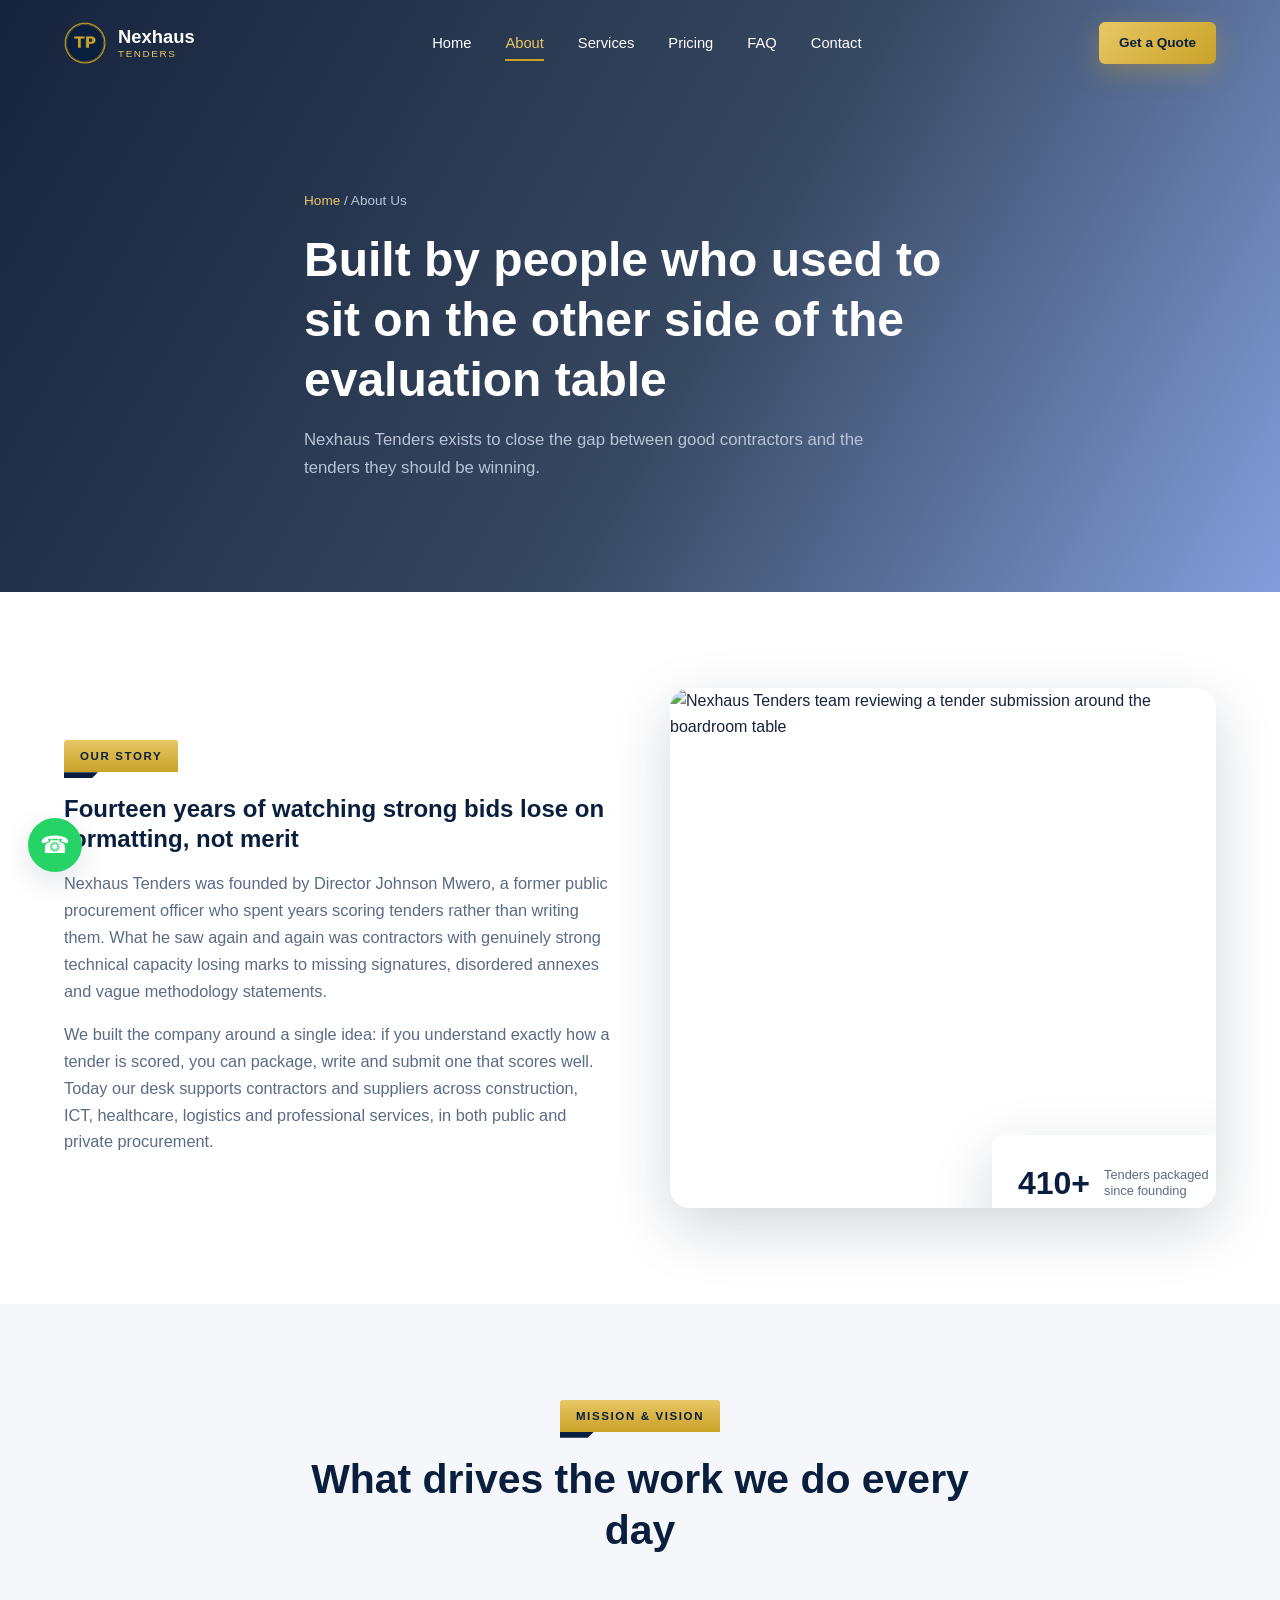
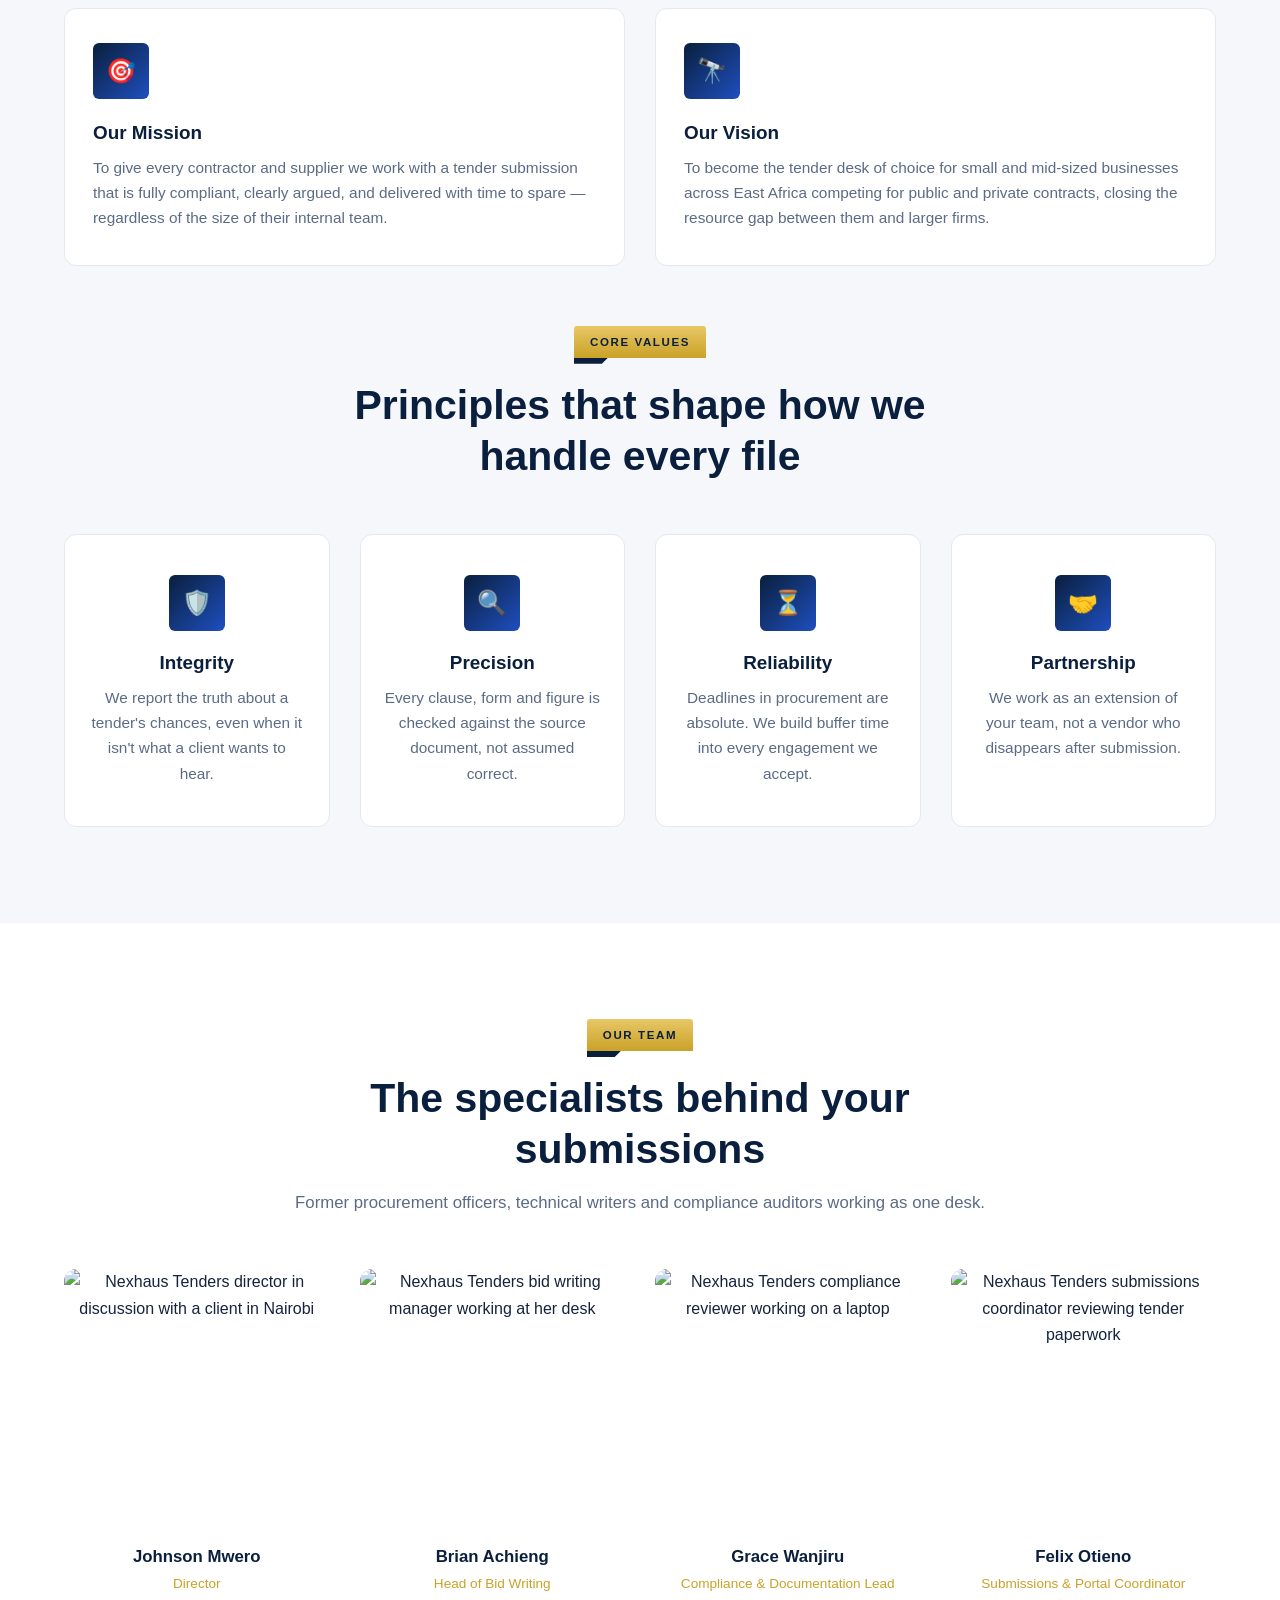
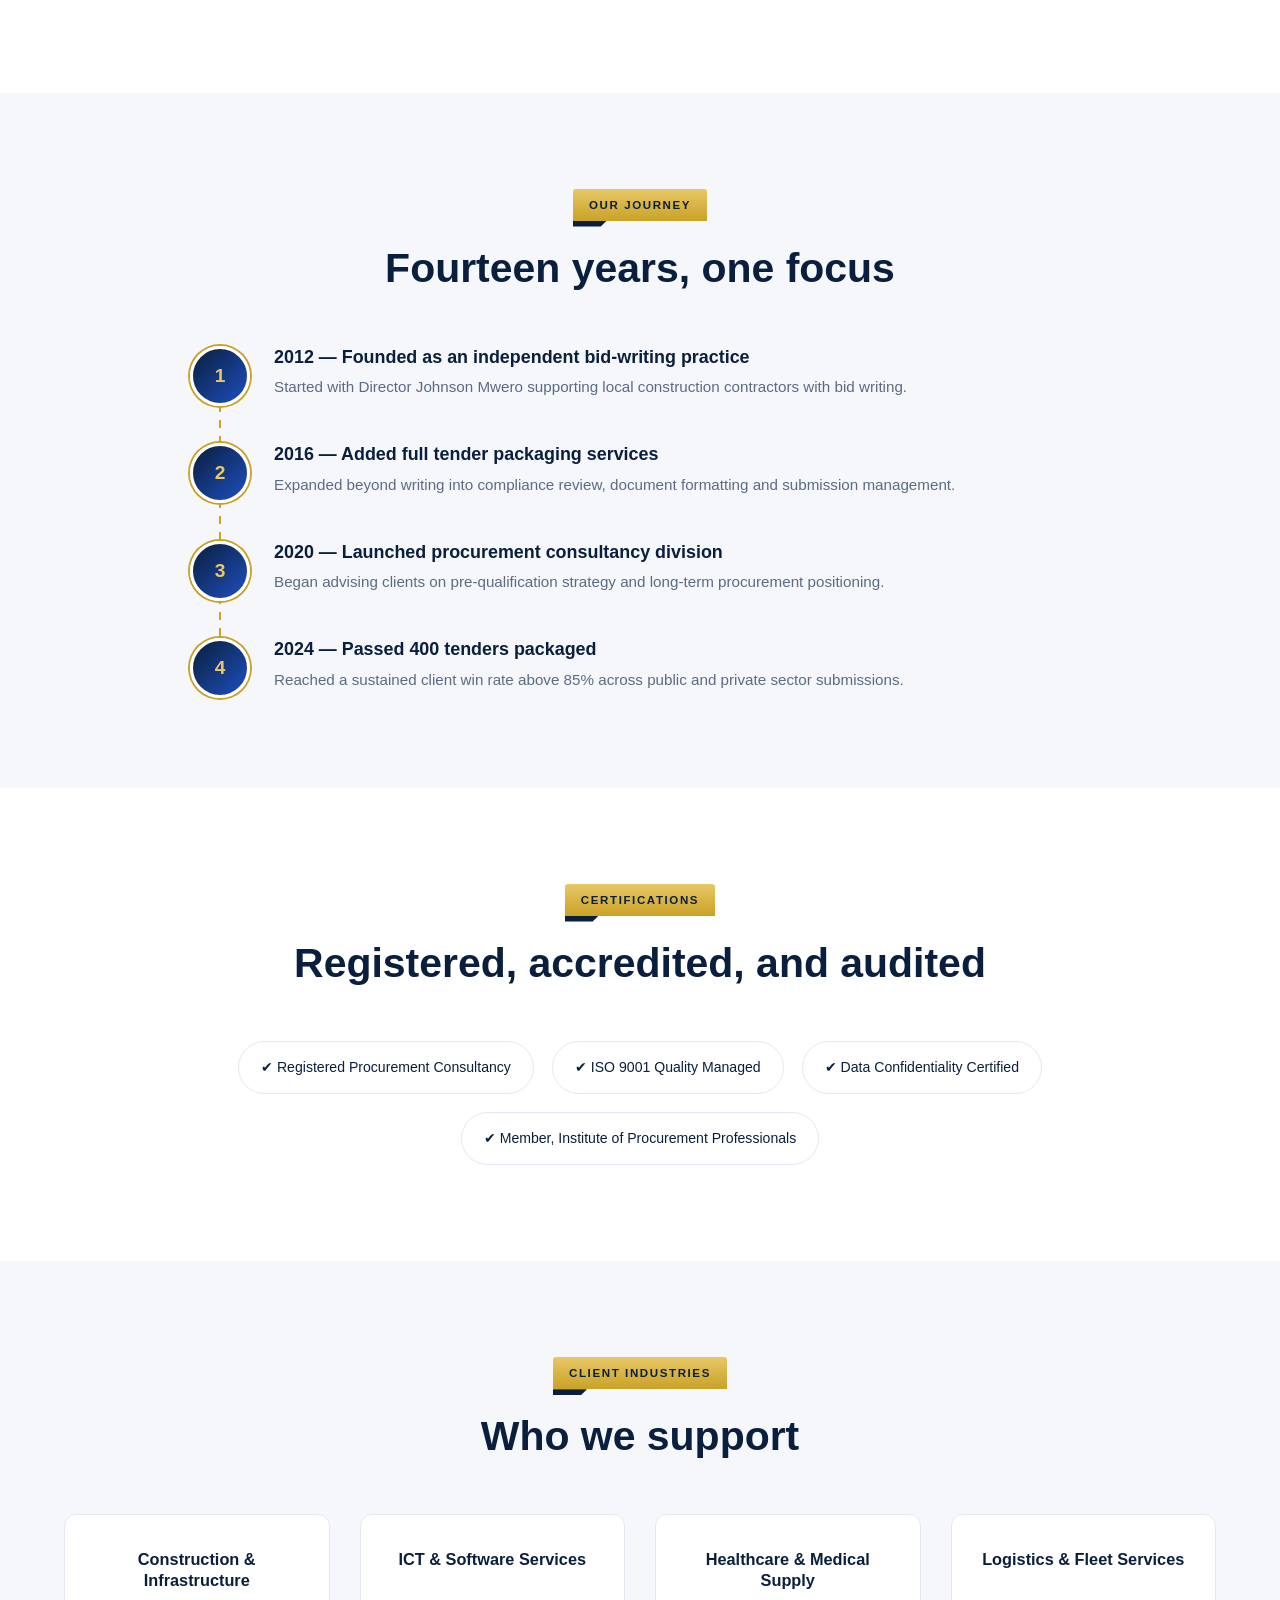
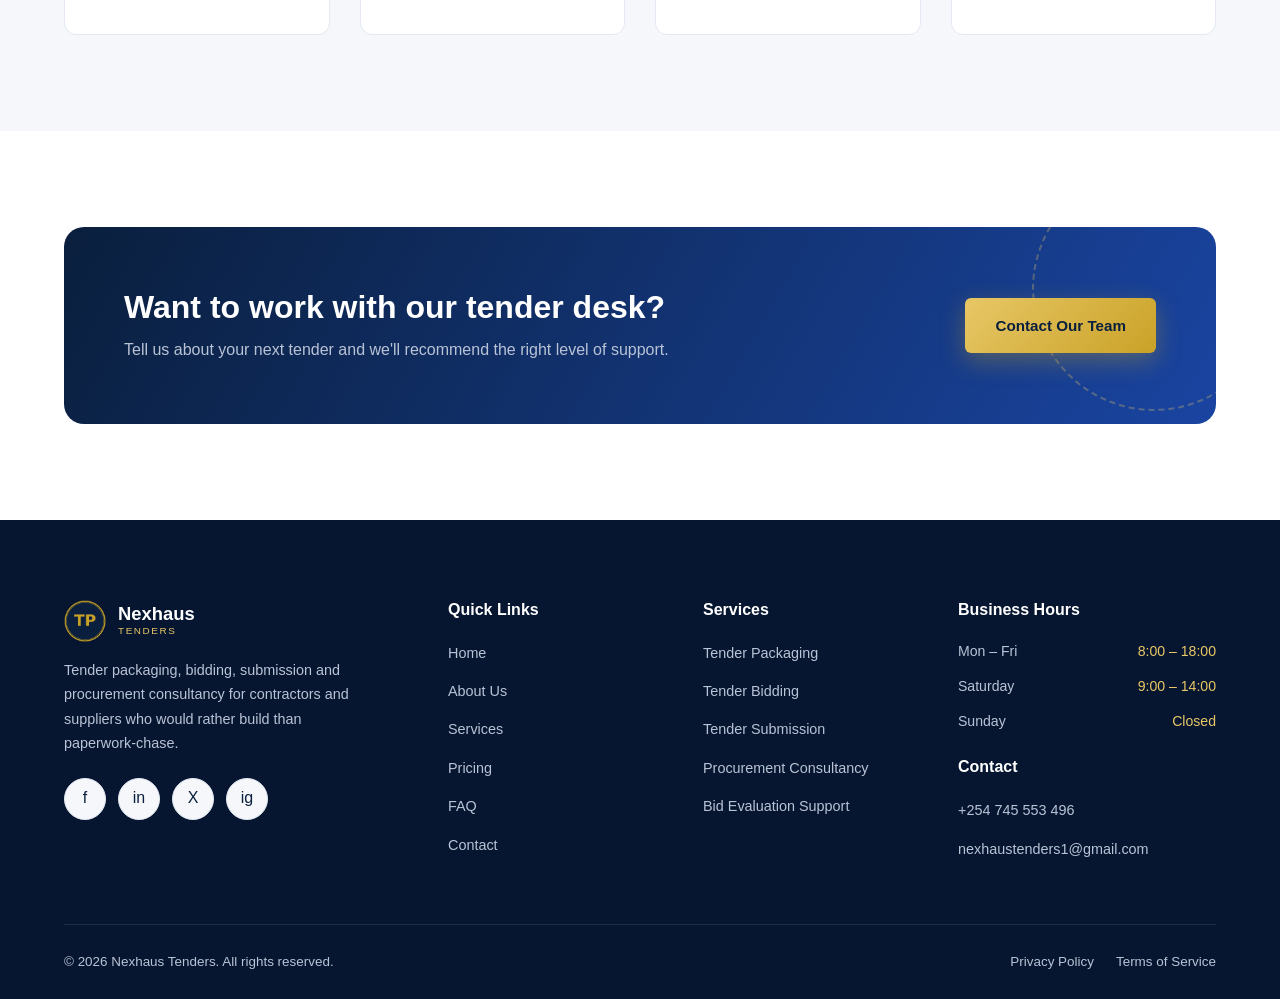
==== commit f71bf147: "Update about.html" ====
--- a/about.html
+++ b/about.html
@@ -3,28 +3,25 @@
 <head>
 <meta charset="UTF-8">
 <meta name="viewport" content="width=device-width, initial-scale=1.0">
-<title>About Us | TenderPro Advisory</title>
-<meta name="description" content="Learn about TenderPro Advisory's story, mission, vision, core values and the team behind our tender packaging, bidding and procurement consultancy work.">
+<title>About Us | Nexhaus Tenders</title>
+<meta name="description" content="Learn about Nexhaus Tenders's story, mission, vision, core values and the team behind our tender packaging, bidding and procurement consultancy work.">
 <meta name="keywords" content="about tenderpro advisory, tender consultancy team, procurement advisory company">
-<meta name="author" content="TenderPro Advisory">
-<link rel="canonical" href="https://www.tenderproadvisory.com/about.html">
+<meta name="author" content="Nexhaus Tenders">
+<link rel="canonical" href="https://www.nexhaustenders.com/about.html">
 
 <meta property="og:type" content="website">
-<meta property="og:title" content="About Us | TenderPro Advisory">
-<meta property="og:description" content="The story, mission and team behind TenderPro Advisory's tender packaging, bidding and procurement consultancy services.">
+<meta property="og:title" content="About Us | Nexhaus Tenders">
+<meta property="og:description" content="The story, mission and team behind Nexhaus Tenders's tender packaging, bidding and procurement consultancy services.">
 <meta property="og:image" content="images/team.jpg">
-<meta property="og:url" content="https://www.tenderproadvisory.com/about.html">
-<meta property="og:site_name" content="TenderPro Advisory">
+<meta property="og:url" content="https://www.nexhaustenders.com/about.html">
+<meta property="og:site_name" content="Nexhaus Tenders">
 
 <meta name="twitter:card" content="summary_large_image">
-<meta name="twitter:title" content="About Us | TenderPro Advisory">
-<meta name="twitter:description" content="The story, mission and team behind TenderPro Advisory's tender services.">
+<meta name="twitter:title" content="About Us | Nexhaus Tenders">
+<meta name="twitter:description" content="The story, mission and team behind Nexhaus Tenders's tender services.">
 <meta name="twitter:image" content="images/team.jpg">
 
 <link rel="icon" href="favicon.ico" type="image/x-icon">
-<link rel="preconnect" href="https://fonts.googleapis.com">
-<link rel="preconnect" href="https://fonts.gstatic.com" crossorigin>
-<link href="https://fonts.googleapis.com/css2?family=Inter:wght@400;500;600;700&family=Poppins:wght@500;600;700&display=swap" rel="stylesheet">
 <link rel="stylesheet" href="css/style.css">
 </head>
 <body>
@@ -32,8 +29,8 @@
 <header class="site-header">
   <div class="container header-inner">
     <a href="index.html" class="brand">
-      <img src="images/logo.png" alt="TenderPro Advisory logo">
-      <span class="brand-text">TenderPro<span>Advisory Services</span></span>
+      <img src="images/logo.png" alt="Nexhaus Tenders logo">
+      <span class="brand-text">Nexhaus<span>Tenders</span></span>
     </a>
     <nav class="main-nav">
       <a href="index.html">Home</a>
@@ -52,11 +49,11 @@
   </div>
 </header>
 
-<section class="page-hero" style="background-image:url('https://images.unsplash.com/photo-1758518729463-0bb73ed899ac?auto=format&fit=crop&w=1920&q=80');">
+<section class="page-hero" style="background-image:url('https://images.unsplash.com/photo-1521790797524-b2497295b8a0?auto=format&fit=crop&w=1920&q=80');">
   <div class="container page-hero-inner">
     <div class="breadcrumb"><a href="index.html">Home</a> / About Us</div>
     <h1>Built by people who used to sit on the other side of the evaluation table</h1>
-    <p>TenderPro Advisory exists to close the gap between good contractors and the tenders they should be winning.</p>
+    <p>Nexhaus Tenders exists to close the gap between good contractors and the tenders they should be winning.</p>
   </div>
 </section>
 
@@ -67,12 +64,12 @@
       <div class="reveal">
         <span class="eyebrow">Our Story</span>
         <h2>Fourteen years of watching strong bids lose on formatting, not merit</h2>
-        <p style="color:var(--gray); margin-top:16px; font-size:1.02rem;">TenderPro Advisory was founded by former public procurement officers who spent years scoring tenders rather than writing them. What they saw again and again was contractors with genuinely strong technical capacity losing marks to missing signatures, disordered annexes and vague methodology statements.</p>
+        <p style="color:var(--gray); margin-top:16px; font-size:1.02rem;">Nexhaus Tenders was founded by Director Johnson Mwero, a former public procurement officer who spent years scoring tenders rather than writing them. What he saw again and again was contractors with genuinely strong technical capacity losing marks to missing signatures, disordered annexes and vague methodology statements.</p>
         <p style="color:var(--gray); margin-top:16px; font-size:1.02rem;">We built the company around a single idea: if you understand exactly how a tender is scored, you can package, write and submit one that scores well. Today our desk supports contractors and suppliers across construction, ICT, healthcare, logistics and professional services, in both public and private procurement.</p>
       </div>
       <div class="reveal reveal-delay-2">
         <div class="why-image">
-          <img src="https://images.unsplash.com/photo-1758518729685-f88df7890776?auto=format&fit=crop&w=1000&q=80" alt="Procurement advisory team reviewing tender documents around a table">
+          <img src="https://images.unsplash.com/photo-1739298061740-5ed03045b280?auto=format&fit=crop&w=1000&q=80" alt="Nexhaus Tenders team reviewing a tender submission around the boardroom table">
           <div class="why-badge">
             <span class="count">410+</span>
             <span class="label">Tenders packaged since founding</span>
@@ -142,22 +139,22 @@
     </div>
     <div class="grid grid-4">
       <div class="team-card reveal">
-        <div class="img-wrap"><img src="https://images.unsplash.com/photo-1758518729463-0bb73ed899ac?auto=format&fit=crop&w=500&q=80" alt="Portrait of a TenderPro Advisory procurement lead in the office"></div>
-        <h4>Amara Njoroge</h4>
-        <span>Founder &amp; Lead Procurement Advisor</span>
+        <div class="img-wrap"><img src="https://images.unsplash.com/photo-1739303987902-eccc301b09fc?auto=format&fit=crop&w=500&q=80" alt="Nexhaus Tenders director in discussion with a client in Nairobi"></div>
+        <h4>Johnson Mwero</h4>
+        <span>Director</span>
       </div>
       <div class="team-card reveal reveal-delay-1">
-        <div class="img-wrap"><img src="https://images.unsplash.com/photo-1758518730037-a16581a040e8?auto=format&fit=crop&w=500&q=80" alt="Portrait of a TenderPro Advisory bid writing manager"></div>
+        <div class="img-wrap"><img src="https://images.unsplash.com/photo-1739301674006-75fe9653368f?auto=format&fit=crop&w=500&q=80" alt="Nexhaus Tenders bid writing manager working at her desk"></div>
         <h4>Brian Achieng</h4>
         <span>Head of Bid Writing</span>
       </div>
       <div class="team-card reveal reveal-delay-2">
-        <div class="img-wrap"><img src="https://images.unsplash.com/photo-1758518729685-f88df7890776?auto=format&fit=crop&w=500&q=80" alt="Portrait of a TenderPro Advisory compliance reviewer"></div>
+        <div class="img-wrap"><img src="https://images.unsplash.com/photo-1573164713988-8665fc963095?auto=format&fit=crop&w=500&q=80" alt="Nexhaus Tenders compliance reviewer working on a laptop"></div>
         <h4>Grace Wanjiru</h4>
         <span>Compliance &amp; Documentation Lead</span>
       </div>
       <div class="team-card reveal reveal-delay-3">
-        <div class="img-wrap"><img src="https://images.unsplash.com/photo-1763729805496-b5dbf7f00c79?auto=format&fit=crop&w=500&q=80" alt="Portrait of a TenderPro Advisory submissions coordinator"></div>
+        <div class="img-wrap"><img src="https://images.unsplash.com/photo-1521791055366-0d553872125f?auto=format&fit=crop&w=500&q=80" alt="Nexhaus Tenders submissions coordinator reviewing tender paperwork"></div>
         <h4>Felix Otieno</h4>
         <span>Submissions &amp; Portal Coordinator</span>
       </div>
@@ -176,7 +173,7 @@
       <div class="timeline-item reveal">
         <div class="timeline-num">1</div>
         <h4>2012 — Founded as an independent bid-writing practice</h4>
-        <p>Started with two former procurement officers supporting local construction contractors.</p>
+        <p>Started with Director Johnson Mwero supporting local construction contractors with bid writing.</p>
       </div>
       <div class="timeline-item reveal reveal-delay-1">
         <div class="timeline-num">2</div>
@@ -246,8 +243,8 @@
     <div class="footer-grid">
       <div class="footer-brand">
         <a href="index.html" class="brand">
-          <img src="images/logo.png" alt="TenderPro Advisory logo">
-          <span class="brand-text">TenderPro<span>Advisory Services</span></span>
+          <img src="images/logo.png" alt="Nexhaus Tenders logo">
+          <span class="brand-text">Nexhaus<span>Tenders</span></span>
         </a>
         <p class="desc">Tender packaging, bidding, submission and procurement consultancy for contractors and suppliers who would rather build than paperwork-chase.</p>
         <div class="social-row">
@@ -287,13 +284,13 @@
         </ul>
         <h4 style="margin-top:24px;">Contact</h4>
         <ul>
-          <li><a href="tel:+254700000000">+254 700 000 000</a></li>
-          <li><a href="mailto:info@tenderproadvisory.com">info@tenderproadvisory.com</a></li>
+          <li><a href="tel:+254745553496">+254 745 553 496</a></li>
+          <li><a href="mailto:nexhaustenders1@gmail.com">nexhaustenders1@gmail.com</a></li>
         </ul>
       </div>
     </div>
     <div class="footer-bottom">
-      <span>© <span id="current-year">2026</span> TenderPro Advisory. All rights reserved.</span>
+      <span>© <span id="current-year">2026</span> Nexhaus Tenders. All rights reserved.</span>
       <div class="footer-bottom-links">
         <a href="#">Privacy Policy</a>
         <a href="#">Terms of Service</a>
@@ -302,7 +299,7 @@
   </div>
 </footer>
 
-<a href="https://wa.me/254700000000" class="whatsapp-float" target="_blank" rel="noopener" aria-label="Chat with us on WhatsApp">☎</a>
+<a href="https://wa.me/254745553496" class="whatsapp-float" target="_blank" rel="noopener" aria-label="Chat with us on WhatsApp">☎</a>
 <button class="back-to-top" aria-label="Back to top">↑</button>
 
 <script src="js/script.js"></script>
